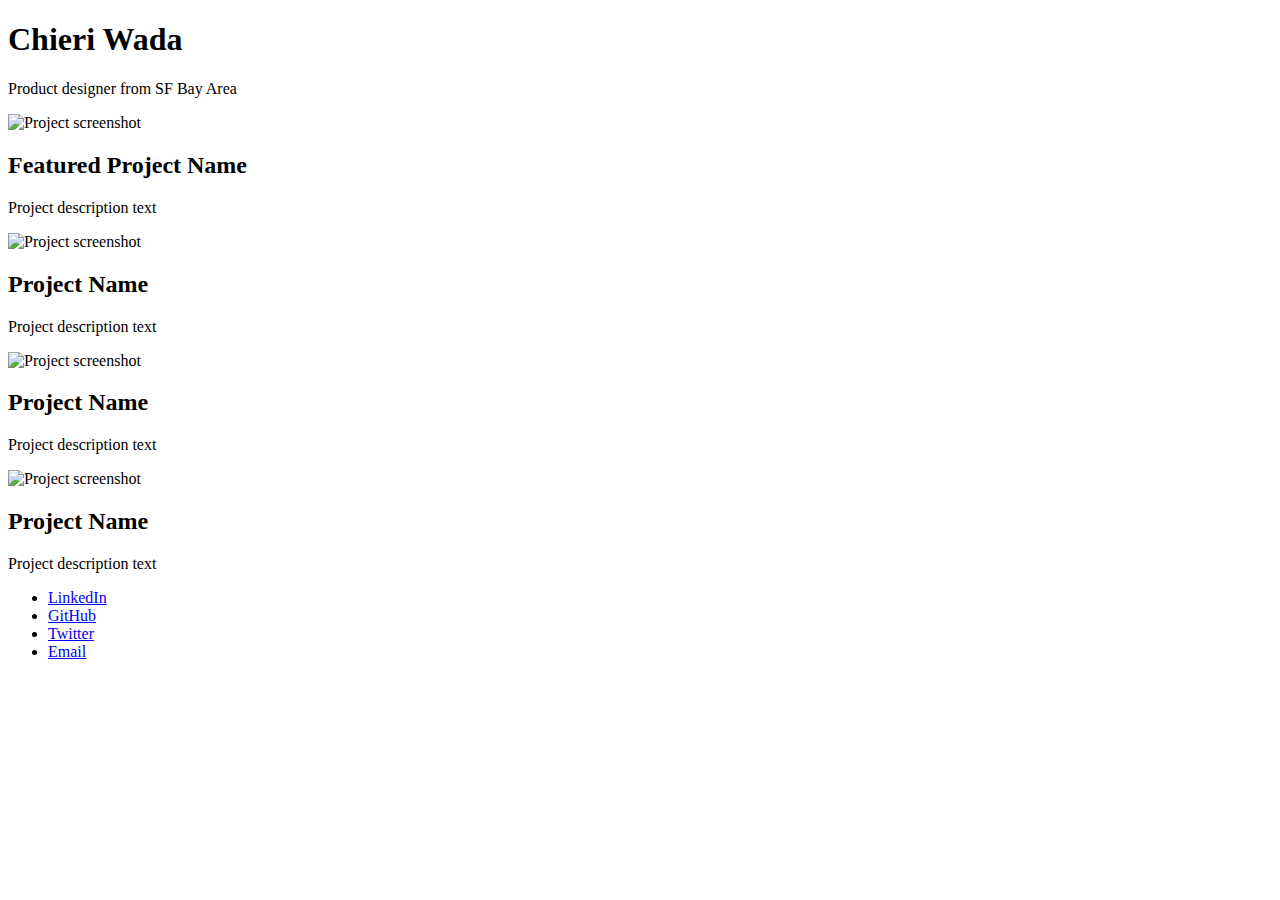
==== index.html @ cfb51795 "Checkpoint 3 Basic Structure: Completed" ====
<!DOCTYPE html>

<html>

  <head>
    <title>Portfolio | Chieri Wada</title>
  </head>

  <body>

    <header>
      <h1>Chieri Wada</h1>
      <p class="slogan">Product designer from SF Bay Area</p>
    </header>

    <main>
      <div class="project featured-project">
        <img src="http://lorempixel.com/350/260/abstract/placeholder-1" alt="Project screenshot">
        <h2>Featured Project Name</h2>
        <p>Project description text</p>
      </div>

      <div class="project">
        <img src="http://lorempixel.com/350/260/abstract/placeholder-2" alt="Project screenshot">
        <h2>Project Name</h2>
        <p>Project description text</p>
      </div>

      <div class="project">
        <img src="http://lorempixel.com/350/260/abstract/placeholder-3" alt="Project screenshot">
        <h2>Project Name</h2>
        <p>Project description text</p>
      </div>

      <div class="project">
        <img src="http://lorempixel.com/350/260/abstract/placeholder-4" alt="Project screenshot">
        <h2>Project Name</h2>
        <p>Project description text</p>
      </div>
    </main>

    <footer>
      <ul>
        <li> <a href="https://www.linkedin.com/in/chieriwada/">LinkedIn</a> </li>
        <li> <a href="https://github.com/chieriwada">GitHub</a> </li>
        <li> <a href="https://twitter.com/holachieri">Twitter</a> </li>
        <li> <a href="mailto:wada.chieri@gmail.com">Email</a> </li>
      </ul>
    </footer>

  </body>

</html>
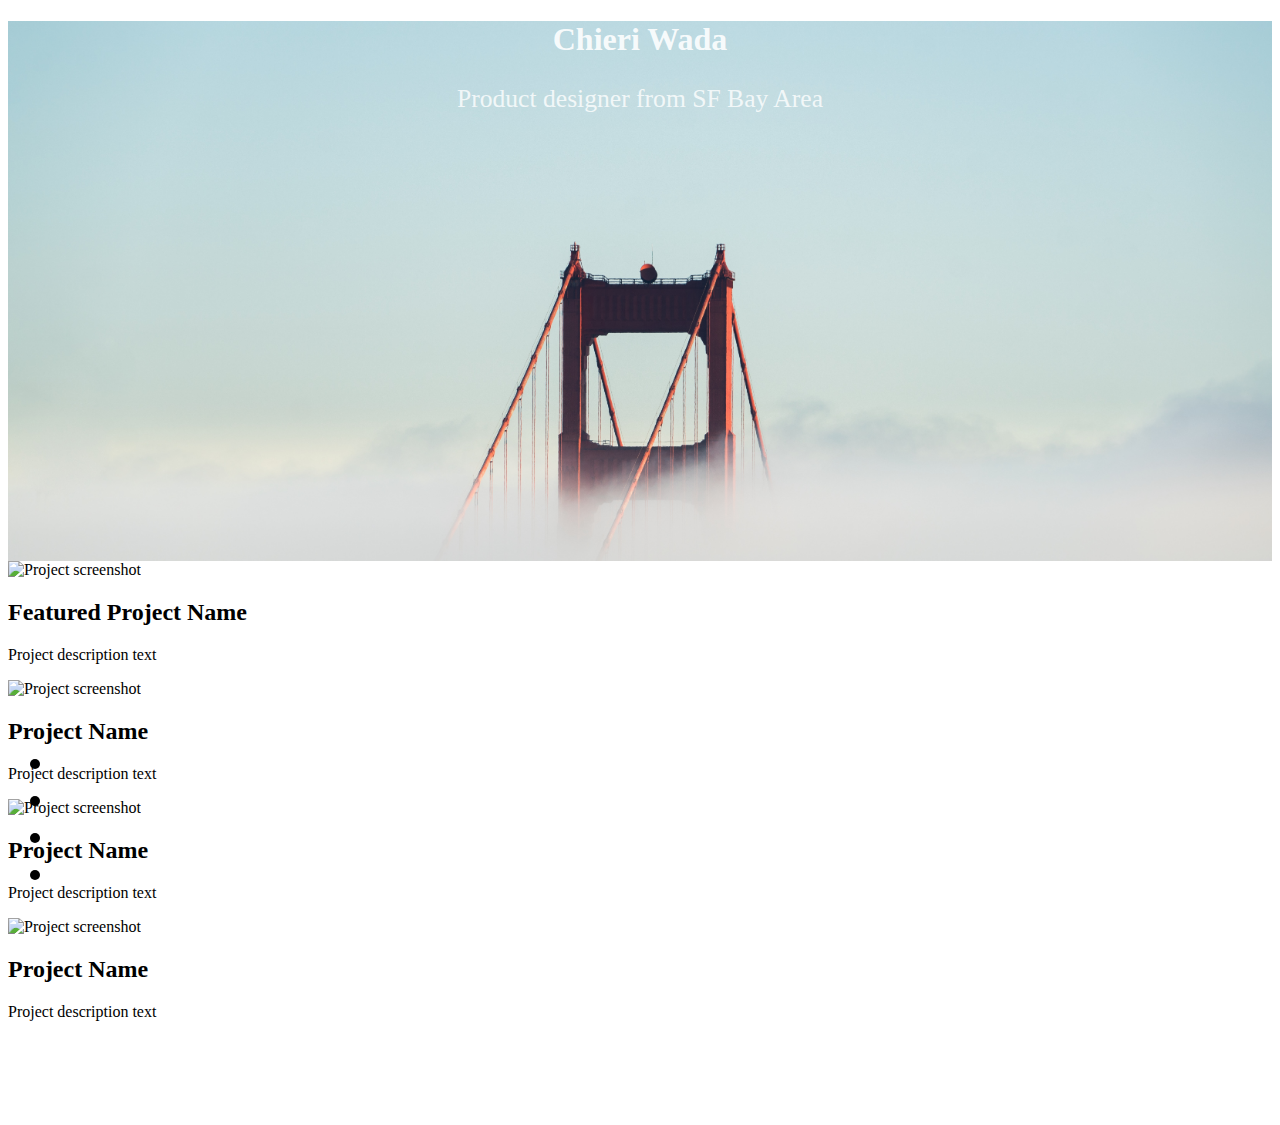
==== commit c3631917: "Checkpoint 4 Styles: Complete" ====
--- a/index.html
+++ b/index.html
@@ -4,47 +4,102 @@
 
   <head>
     <title>Portfolio | Chieri Wada</title>
+    <meta name="viewport" content="width=device-width, initial-scale=1">
+
+    <!--Material Design Lite-->
+    <link rel="stylesheet" href="https://code.getmdl.io/1.3.0/material.blue_grey-deep_orange.min.css">
+    <script defer src="https://code.getmdl.io/1.3.0/material.min.js"></script>
+
+    <!--Font Awesome-->
+    <link rel="stylesheet" href="https://use.fontawesome.com/releases/v5.8.2/css/all.css" integrity="sha384-oS3vJWv+0UjzBfQzYUhtDYW+Pj2yciDJxpsK1OYPAYjqT085Qq/1cq5FLXAZQ7Ay" crossorigin="anonymous">
+
+    <!--Custom Style-->
+    <link rel="stylesheet" href="styles/main.css">
   </head>
 
   <body>
 
-    <header>
+    <header class="mdl-layout__header mdl-layout__header--transparent">
       <h1>Chieri Wada</h1>
       <p class="slogan">Product designer from SF Bay Area</p>
     </header>
 
-    <main>
-      <div class="project featured-project">
-        <img src="http://lorempixel.com/350/260/abstract/placeholder-1" alt="Project screenshot">
-        <h2>Featured Project Name</h2>
-        <p>Project description text</p>
+    <main class="mdl-layout__content mdl-grid">
+
+      <div class="project featured-project mdl-grid mdl-cell mdl-cell--12-col mdl-cell--4-col-tablet mdl-card mdl-shadow--4dp">
+          <div class="mdl-cell mdl-cell--5-col mdl-cell--12-col-tablet">
+            <img src="http://lorempixel.com/350/260/abstract/placeholder-1" alt="Project screenshot"/>
+          </div>
+          <div class="mdl-cell mdl-cell--7-col">
+            <h2 class="mdl-card__title-text">Featured Project Name</h2>
+            <p class="project-description mdl-card__supporting-text">Project description text</p>
+          </div>
       </div>
 
-      <div class="project">
-        <img src="http://lorempixel.com/350/260/abstract/placeholder-2" alt="Project screenshot">
-        <h2>Project Name</h2>
-        <p>Project description text</p>
+      <div class="project mdl-cell mdl-card mdl-shadow--4dp">
+        <div>
+          <img src="http://lorempixel.com/350/260/abstract/placeholder-2" alt="Project screenshot"/>
+        </div>
+        <div class="mdl-card__title">
+          <h2 class="mdl-card__title-text">Project Name</h2>
+        </div>
+        <div>
+          <p class="mdl-card__supporting-text">Project description text</p>
+        </div>
       </div>
 
-      <div class="project">
-        <img src="http://lorempixel.com/350/260/abstract/placeholder-3" alt="Project screenshot">
-        <h2>Project Name</h2>
-        <p>Project description text</p>
+      <div class="project mdl-cell mdl-card mdl-shadow--4dp">
+        <div>
+          <img src="http://lorempixel.com/350/260/abstract/placeholder-3" alt="Project screenshot"/>
+        </div>
+        <div class="mdl-card__title">
+          <h2 class="mdl-card__title-text">Project Name</h2>
+        </div>
+        <div>
+          <p class="mdl-card__supporting-text">Project description text</p>
+        </div>
       </div>
 
-      <div class="project">
-        <img src="http://lorempixel.com/350/260/abstract/placeholder-4" alt="Project screenshot">
-        <h2>Project Name</h2>
-        <p>Project description text</p>
+      <div class="project mdl-cell mdl-card mdl-shadow--4dp">
+        <div>
+          <img src="http://lorempixel.com/350/260/abstract/placeholder-4" alt="Project screenshot"/>
+        </div>
+        <div class="mdl-card__title">
+          <h2 class="mdl-card__title-text">Project Name</h2>
+        </div>
+        <div>
+          <p class="mdl-card__supporting-text">Project description text</p>
+        </div>
       </div>
     </main>
 
-    <footer>
-      <ul>
-        <li> <a href="https://www.linkedin.com/in/chieriwada/">LinkedIn</a> </li>
-        <li> <a href="https://github.com/chieriwada">GitHub</a> </li>
-        <li> <a href="https://twitter.com/holachieri">Twitter</a> </li>
-        <li> <a href="mailto:wada.chieri@gmail.com">Email</a> </li>
+    <footer class="mdl-mini-footer">
+      <ul class="mdl-mini-footer__link-list">
+
+        <li>
+          <a href="https://www.linkedin.com/in/chieriwada/">
+            <i class="fab fa-linkedin" aria-hidden="true"></i>
+          </a>
+        </li>
+
+        <li>
+          <a href="https://github.com/chieriwada">
+            <i class="fab fa-github-square" aria-hidden="true"></i>
+          </a>
+        </li>
+
+        <li>
+          <a href="https://twitter.com/holachieri">
+            <i class="fab fa-twitter-square" aria-hidden="true"></i>
+          </a>
+        </li>
+
+        <li>
+          <a href="mailto:wada.chieri@gmail.com">
+            <i class="fas fa-envelope-square" aria-hidden="true"></i>
+          </a>
+        </li>
+
       </ul>
     </footer>
 
--- a/styles/main.css
+++ b/styles/main.css
@@ -0,0 +1,52 @@
+body {
+  padding-bottom: 5rem;
+}
+
+header {
+  background: url(../images/golden-gate-hero.jpg) 50% 65% / cover;
+  height: 60vh;
+  justify-content: center;
+  text-align: center;
+}
+
+h1 {
+  color: hsla(0, 0%, 100%, 0.9);
+  font-weight: bold;
+}
+
+.slogan {
+  color: hsla(0, 0%, 100%, 0.8);
+  font-weight: lighter;
+  font-size: 1.6rem;
+}
+
+main {
+  max-width: 900px;
+}
+
+.project-description {
+  padding-left: 0;
+}
+
+.project img {
+  width: 100%;
+}
+
+footer.mdl-mini-footer {
+  bottom: 0;
+  padding: 0.5rem;
+  position: fixed;
+  width: 100%;
+  z-index: 1;
+}
+
+footer.mdl-mini-footer > ul {
+  margin: auto;
+  font-size: 2rem;
+}
+
+@media-screen and (max-width: 1024px) {
+  header.mdl-layout__header {
+    display: flex;
+  }
+}
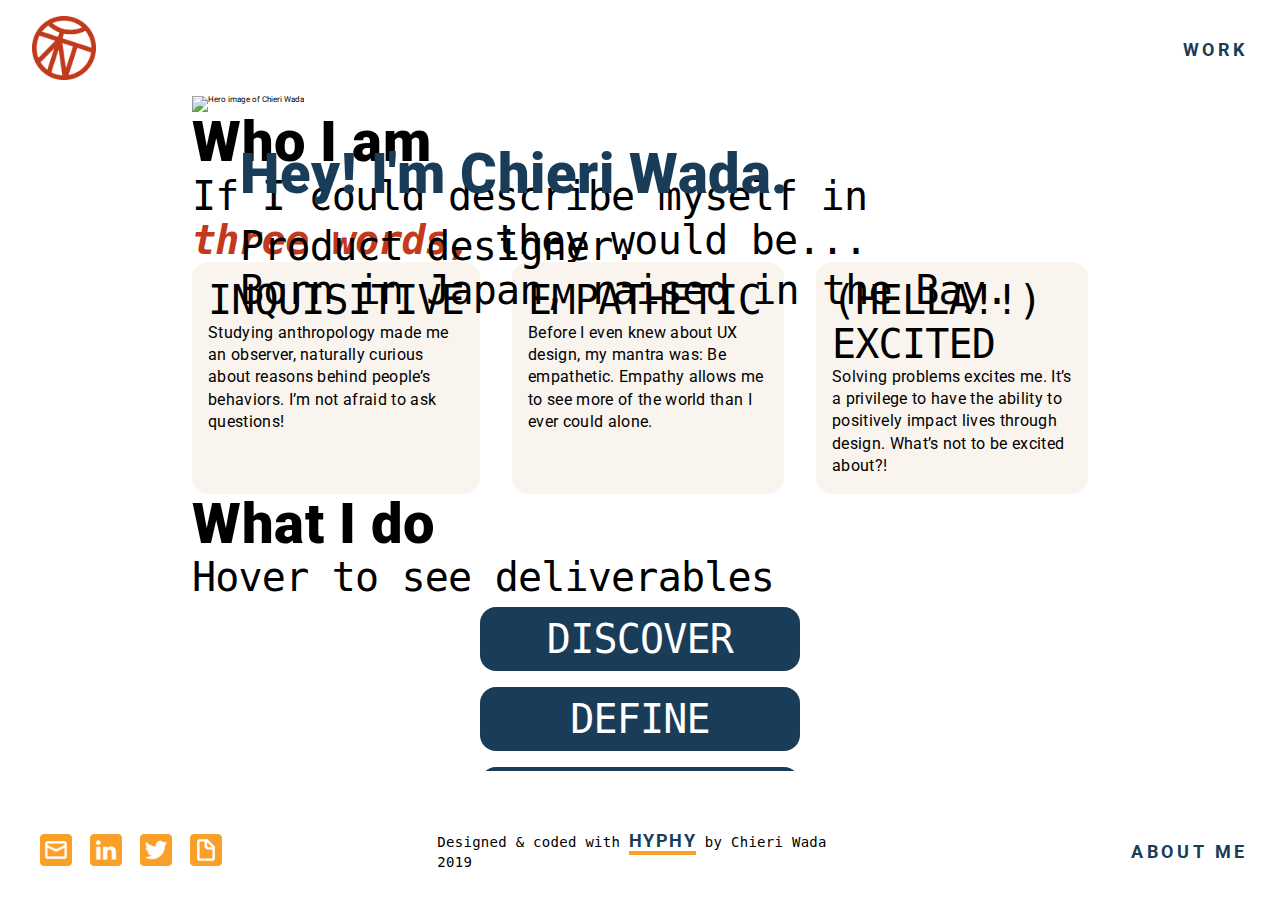
==== commit ef4cdaf8: "Update HTML and CSS, add Kyodo.html" ====
--- a/index.html
+++ b/index.html
@@ -3,105 +3,135 @@
 <html>
 
   <head>
-    <title>Portfolio | Chieri Wada</title>
-    <meta name="viewport" content="width=device-width, initial-scale=1">
-
-    <!--Material Design Lite-->
-    <link rel="stylesheet" href="https://code.getmdl.io/1.3.0/material.blue_grey-deep_orange.min.css">
-    <script defer src="https://code.getmdl.io/1.3.0/material.min.js"></script>
-
-    <!--Font Awesome-->
-    <link rel="stylesheet" href="https://use.fontawesome.com/releases/v5.8.2/css/all.css" integrity="sha384-oS3vJWv+0UjzBfQzYUhtDYW+Pj2yciDJxpsK1OYPAYjqT085Qq/1cq5FLXAZQ7Ay" crossorigin="anonymous">
+    <meta charset="utf-8">
+    <title>Chieri Wada | Product Designer</title>
 
     <!--Custom Style-->
-    <link rel="stylesheet" href="styles/main.css">
+    <link rel="stylesheet" href="styles/reset.css">
+    <link rel="stylesheet" href="styles/style.css">
+    <link href="https://fonts.googleapis.com/css?family=Roboto:400,400i,500,500i,700,700i,900,900i&display=swap" rel="stylesheet">
   </head>
 
   <body>
 
-    <header class="mdl-layout__header mdl-layout__header--transparent">
-      <h1>Chieri Wada</h1>
-      <p class="slogan">Product designer from SF Bay Area</p>
-    </header>
-
-    <main class="mdl-layout__content mdl-grid">
-
-      <div class="project featured-project mdl-grid mdl-cell mdl-cell--12-col mdl-cell--4-col-tablet mdl-card mdl-shadow--4dp">
-          <div class="mdl-cell mdl-cell--5-col mdl-cell--12-col-tablet">
-            <img src="http://lorempixel.com/350/260/abstract/placeholder-1" alt="Project screenshot"/>
-          </div>
-          <div class="mdl-cell mdl-cell--7-col">
-            <h2 class="mdl-card__title-text">Featured Project Name</h2>
-            <p class="project-description mdl-card__supporting-text">Project description text</p>
-          </div>
+    <!-- Top nav -->
+    <div class="topnav">
+      <div class="topnav__logo">
+        <a class="topnav__logo" href="index.html"><img src="images/logo_icon.png" alt="Chieri Wada's personal logo"></a>
       </div>
 
-      <div class="project mdl-cell mdl-card mdl-shadow--4dp">
-        <div>
-          <img src="http://lorempixel.com/350/260/abstract/placeholder-2" alt="Project screenshot"/>
-        </div>
-        <div class="mdl-card__title">
-          <h2 class="mdl-card__title-text">Project Name</h2>
-        </div>
-        <div>
-          <p class="mdl-card__supporting-text">Project description text</p>
-        </div>
+      <div class="topnav__menu">
+        <a class="topnav__menu" href="">WORK</a>
+      </div>
+    </div>
+
+
+    <div class="container">
+
+      <!-- Hero -->
+        <section class="content hero__image">
+            <img src="images/tokyo.jpg" alt="Hero image of Chieri Wada">
+            <p><h1 class="hero__text">Hey! I'm Chieri Wada.</h1></p>
+            <p><h2 class="hero__text">Product designer.<br> Born in Japan, raised in the Bay.</h2></p>
+        </section>
+
+      <!-- Who I am -->
+        <section class="content">
+          <p><h1>Who I am</h1></p>
+          <p><h2>If I could describe myself in<br><span id="whoiam__threewords">three words,</span> they would be...</h2></p>
+
+          <article class="whoiam">
+            <div class="whoiam__card" id="card__inquisitive">
+              <p><h2>INQUISITIVE</h2></p>
+              <p class="card">Studying anthropology made me an observer, naturally curious about reasons behind people’s behaviors. I’m not afraid to ask questions!</p>
+            </div>
+
+            <div class="whoiam__card" id="card__empathetic">
+              <p><h2>EMPATHETIC</h2></p>
+              <p class="card">Before I even knew about UX design, my mantra was: Be empathetic. Empathy allows me to see more of the world than I ever could alone.</p>
+            </div>
+
+            <div class="whoiam__card" id="card__excited">
+              <p><h2>(HELLA!!) EXCITED</h2></p>
+              <p class="card">Solving problems excites me. It’s a privilege to have the ability to positively impact lives through design. What’s not to be excited about?!</p>
+            </div>
+
+          </article>
+        </section>
+
+        <!-- What I do -->
+        <section class="content">
+          <p><h1>What I do</h1></p>
+          <p><h2>Hover to see deliverables</h2></p>
+
+          <article class="whatido">
+            <div class="whatido__card" id="card__discover">
+              <h2>DISCOVER</h2>
+            </div>
+
+            <div class="whatido__card" id="card__define">
+              <h2>DEFINE</h2>
+            </div>
+
+            <div class="whatido__card" id="card__design">
+              <h2>DESIGN</h2>
+            </div>
+
+            <div class="whatido__card" id="card__develop">
+              <h2>DEVELOP</h2>
+            </div>
+
+            <div class="whatido__card" id="card__deploy">
+              <h2>DEPLOY</h2>
+            </div>
+
+          </article>
+        </section>
+
+        <!-- What I did -->
+        <section class="content">
+          <p><h1>What I did</h1></p>
+
+          <article class="whatidid">
+            <div class="whatidid__card" id="card__kyodo">
+              <p><h5>UX design/UI design/Branding</h5></p>
+              <p><h3>Kyodo</h3></p>
+              <p class="card">Kyodo is a cloud storage program designed to help freelancers work seamelessly with their clients, no matter the distance.</p>
+              <p><a href="kyodo.html">VIEW CASE STUDY</a></p>
+            </div>
+
+            <div class="whatidid__card" id="card__otherwork">
+              <p><h5>Graphic design/Logo/Print</h5></p>
+              <p><h3>Other Work</h3></p>
+              <p class="card">Interested in my past work as a graphic designer? Feel free to check it out! Includes logos, print design, and more.</p>
+              <p><a href="otherwork.html">VIEW DESIGNS</a></p>
+            </div>
+
+          </article>
+        </section>
+
+
+    </div>
+
+
+    <!-- Bottom nav -->
+    <div class="botnav">
+      <div class="botnav__social">
+        <a class="botnav__social" href="mailto:wada.chieri@gmail.com?subject=Hi%20Chieri%20-%20let's%20grab%20coffee" target="_blank"><img src="images/Email.png" alt="Email icon"></a>
+        <a class="botnav__social" href="https://www.linkedin.com/in/chieriwada" target="_blank"><img src="images/LinkedIn.png" alt="LinkedIn icon"></a>
+        <a class="botnav__social" href="https://www.twitter.com/holachieri" target="_blank"><img src="images/Twitter.png" alt="Twitter icon"></a>
+        <a class="botnav__social" href="Resume.pdf" target="_blank"><img src="images/Resume.png" alt="PDF icon for resume"></a>
       </div>
 
-      <div class="project mdl-cell mdl-card mdl-shadow--4dp">
-        <div>
-          <img src="http://lorempixel.com/350/260/abstract/placeholder-3" alt="Project screenshot"/>
-        </div>
-        <div class="mdl-card__title">
-          <h2 class="mdl-card__title-text">Project Name</h2>
-        </div>
-        <div>
-          <p class="mdl-card__supporting-text">Project description text</p>
-        </div>
+      <div class="botnav__credit">
+        <h6>Designed & coded with <a class="botnav__credit" href="https://www.complex.com/music/2016/06/hyphy-oral-history">HYPHY</a> by Chieri Wada 2019</h6>
       </div>
 
-      <div class="project mdl-cell mdl-card mdl-shadow--4dp">
-        <div>
-          <img src="http://lorempixel.com/350/260/abstract/placeholder-4" alt="Project screenshot"/>
-        </div>
-        <div class="mdl-card__title">
-          <h2 class="mdl-card__title-text">Project Name</h2>
-        </div>
-        <div>
-          <p class="mdl-card__supporting-text">Project description text</p>
-        </div>
+      <div class="botnav__menu">
+        <a class="link__menu botnav__menu" href="">ABOUT ME</a>
       </div>
-    </main>
 
-    <footer class="mdl-mini-footer">
-      <ul class="mdl-mini-footer__link-list">
-
-        <li>
-          <a href="https://www.linkedin.com/in/chieriwada/">
-            <i class="fab fa-linkedin" aria-hidden="true"></i>
-          </a>
-        </li>
-
-        <li>
-          <a href="https://github.com/chieriwada">
-            <i class="fab fa-github-square" aria-hidden="true"></i>
-          </a>
-        </li>
-
-        <li>
-          <a href="https://twitter.com/holachieri">
-            <i class="fab fa-twitter-square" aria-hidden="true"></i>
-          </a>
-        </li>
-
-        <li>
-          <a href="mailto:wada.chieri@gmail.com">
-            <i class="fas fa-envelope-square" aria-hidden="true"></i>
-          </a>
-        </li>
-
-      </ul>
-    </footer>
+    </div>
 
   </body>
 
--- a/styles/style.css
+++ b/styles/style.css
@@ -0,0 +1,294 @@
+* {
+  box-sizing: border-box;
+}
+
+html {
+  display: inline-grid;
+  font-size: 8px;
+}
+
+body {
+  background-color: white;
+  font-family: 'Roboto', sans-serif;
+  height: 100vh;
+  scroll-behavior: smooth;
+}
+
+p {
+  font-size: 2rem;
+  letter-spacing: 0.02em;
+  line-height: 1.6em;
+}
+
+p.card {
+  font-size: 2rem;
+  letter-spacing: 0.02em;
+  line-height: 1.4em;  
+}
+
+h1 {
+  font-size: 7rem;
+  font-family: 'Roboto', sans-serif;
+  font-weight: 900;
+  letter-spacing: 0.01em;
+  line-height: 1.1em;
+}
+
+h2 {
+  font-size: 5rem;
+  font-family: 'Roboto Mono', monospace;
+  line-height: 1.1em;
+  letter-spacing: -0.02em;
+}
+
+h3 {
+  font-size: 3rem;
+  font-family: 'Roboto', sans-serif;
+  font-weight: 600;
+  letter-spacing: 0.02em;
+  line-height: 1.1em;
+}
+
+h4 {
+  font-size: 3rem;
+  font-family: 'Roboto', sans-serif;
+  font-weight: 600;
+  letter-spacing: 0.02em;
+  line-height: 1.4em;
+}
+
+h5 {
+  font-size: 2.25rem;
+  font-family: 'Roboto Mono', monospace;
+  letter-spacing: 0.02em;
+  line-height: 1.4em;
+}
+
+/** Caption style **/
+h6 {
+  font-size: 1.75rem;
+  font-family: 'Roboto Mono', monospace;
+  letter-spacing: 0.02em;
+  line-height: 1.4em;
+}
+
+a {
+  border-bottom: 0.5rem solid #FA9F28;
+  color: #193D58;
+  font-family: 'Roboto', sans-serif;
+  font-size: 2.25rem;
+  font-weight: 700;
+  letter-spacing: 0.2em;
+  line-height: 1.1em;
+  text-decoration: none;
+}
+
+a:hover  {
+  color: #EDC4BB;
+}
+
+/** Top nav bar **/
+
+.topnav {
+  background-color: white;
+  display: grid;
+  grid-template-columns: 1fr 1fr;
+  height: 12rem;
+  padding: 2rem 4rem 2rem 4rem;
+  position: fixed;
+  top: 0;
+  width: 100vw;
+  z-index: 1;
+}
+
+.topnav__logo {
+  border-bottom: none;
+  grid-column: 1;
+  margin: auto auto auto 0;
+}
+
+.topnav__logo img {
+  height: 8rem;
+}
+
+.topnav__menu {
+  border-bottom: none;
+  grid-column: 2;
+  margin: auto 0 auto auto;
+}
+
+/** Main content **/
+
+.container {
+  background-color: #ffffff;
+  height: 75vh;
+  margin: 0 auto;
+  overflow-y: scroll;
+  position: relative;
+  top: 12rem;
+  width: 70vw;
+}
+
+.hero__image img {
+  width: 100%;
+}
+
+h1.hero__text {
+  color: #193D58;
+  position: absolute;
+  margin: 6rem;
+  top: 0rem;
+}
+
+h2.hero__text {
+  position: absolute;
+  margin: 6rem;
+  top: 10rem;
+}
+
+/** Who I Am section **/
+
+.whoiam {
+  display: grid;
+  grid-template-columns: 1fr 1fr 1fr;
+  grid-gap: 4rem;
+}
+
+.whoiam__card {
+  background-color: #F9F4EE;
+  border-radius: 2rem;
+  padding: 2rem;
+}
+
+#whoiam__threewords {
+  color: #C3391B;
+  font-weight: 900;
+  font-style: italic;
+}
+
+#card__inquisitive {
+  grid-column: 1;
+}
+
+#card__empathetic {
+  grid-column: 2;
+}
+
+#card__excited {
+  grid-column: 3;
+}
+
+/** What I Do section **/
+
+.whatido {
+  display: grid;
+  grid-template: 8rem 8rem 8rem 8rem 8rem/ 1fr 40rem 1fr;
+  grid-row-gap: 2rem;
+}
+
+.whatido__card {
+  align-items: center;
+  background-color: #193D58;
+  border-radius: 2rem;
+  color: #FFFFFF;
+  display: flex;
+  height: 100%;
+  justify-content: center;
+  margin: 1rem 0 0 0;
+}
+
+#card__discover {
+  grid-column: 2;
+  grid-row: 1;
+}
+
+#card__define {
+  grid-column: 2;
+  grid-row: 2;
+}
+
+#card__design {
+  grid-column: 2;
+  grid-row: 3;
+}
+
+#card__develop {
+  grid-column: 2;
+  grid-row: 4;
+}
+
+#card__deploy {
+  grid-column: 2;
+  grid-row: 5;
+}
+
+/** What I Did section **/
+
+.whatidid {
+  display: grid;
+  grid-template-columns: 1fr 1fr;
+  grid-gap: 4rem;
+}
+
+.whatidid__card {
+  background-color: #F9F4EE;
+  border-radius: 2rem;
+  padding: 2rem;
+}
+
+.whatidid__link {
+  justify-content: center;
+}
+
+#card__kyodo {
+  grid-column: 1;
+}
+
+#card__otherwork {
+  grid-column: 2;
+}
+
+/** Bottom nav bar **/
+
+.botnav {
+  background-color: white;
+  bottom: 0;
+  display: grid;
+  grid-template-columns: 1fr 1fr 1fr;
+  height: 12rem;
+  padding: 2rem 4rem 2rem 4rem;
+  position: fixed;
+  width: 100vw;
+}
+
+.botnav__social {
+  border-bottom: none;
+  grid-column: 1;
+  margin: auto auto auto 0;
+}
+
+.botnav__social img {
+  margin: 0 1rem 0 1rem;
+  width: 4rem;
+}
+
+.botnav__credit {
+  grid-column: 2;
+  margin: auto;
+}
+
+a.botnav__credit {
+  color: #193D58;
+  font-family: 'Roboto', sans-serif;
+  font-size: 2.25rem;
+  font-weight: 700;
+  letter-spacing: 0.08em;
+  line-height: 1.1em;
+  text-decoration: none;
+}
+
+.botnav__menu {
+  border-bottom: none;
+  grid-column: 3;
+  margin: auto 0 auto auto;
+}
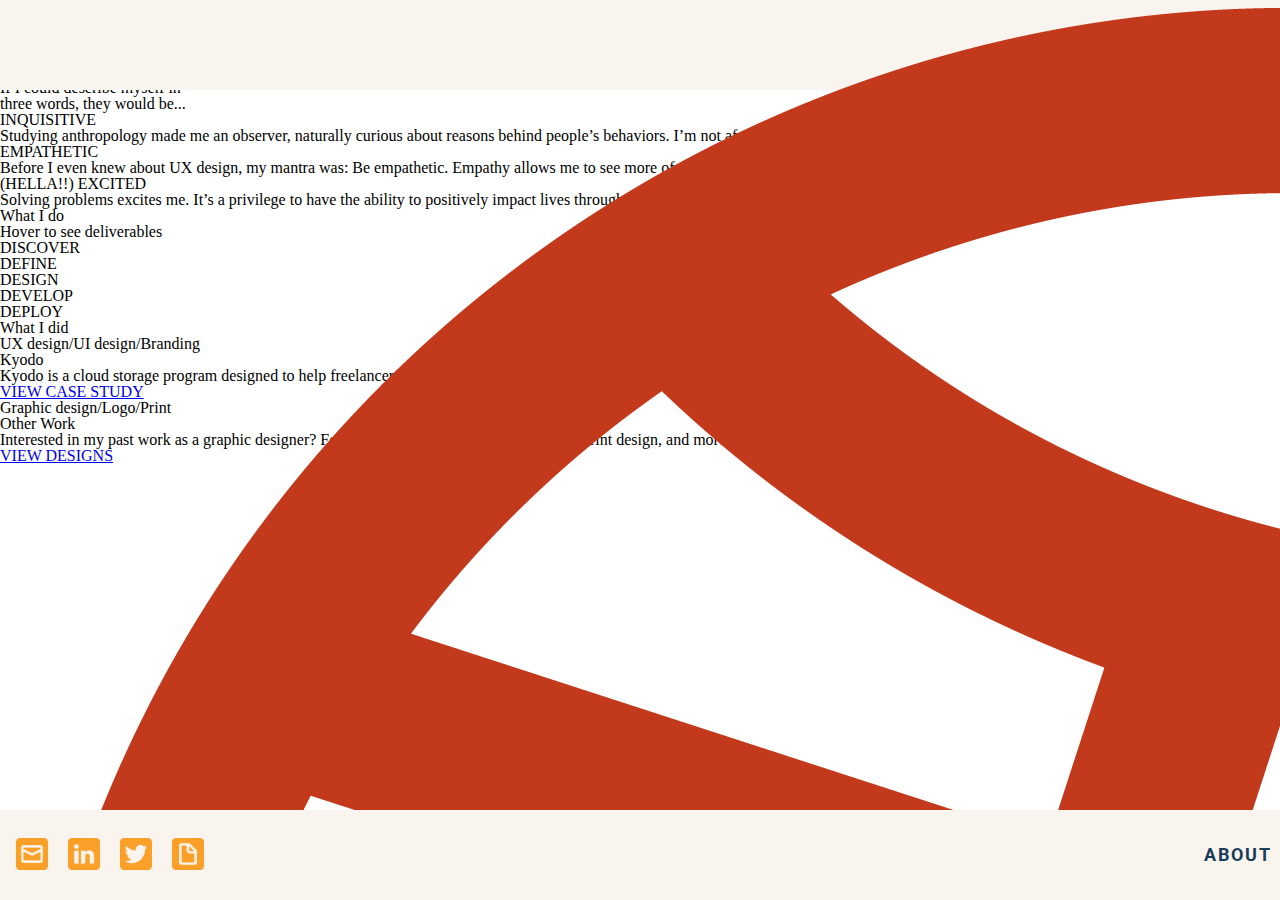
==== commit 2434e17e: "Edit CSS to add variables" ====
--- a/index.html
+++ b/index.html
@@ -1,9 +1,10 @@
 <!DOCTYPE html>
 
-<html>
+<html lang="en">
 
   <head>
     <meta charset="utf-8">
+    <meta name="viewport" content="width=device-width, initial-scale=1.0">
     <title>Chieri Wada | Product Designer</title>
 
     <!--Custom Style-->
@@ -14,74 +15,76 @@
 
   <body>
 
-    <!-- Top nav -->
-    <div class="topnav">
-      <div class="topnav__logo">
-        <a class="topnav__logo" href="index.html"><img src="images/logo_icon.png" alt="Chieri Wada's personal logo"></a>
-      </div>
+    <div class="container">
 
-      <div class="topnav__menu">
-        <a class="topnav__menu" href="">WORK</a>
-      </div>
-    </div>
+      <!-- Top nav -->
+      <nav class="navbar_top">
+        <div class="site_logo">
+          <a href="index.html"><img src="images/logo_icon.png" alt="Chieri Wada's personal logo"></a>
+        </div>
+
+        <div>
+          <a class="nav_link" href="">WORK</a>
+        </div>
+      </nav>
 
 
-    <div class="container">
+      <main>
 
       <!-- Hero -->
-        <section class="content hero__image">
-            <img src="images/tokyo.jpg" alt="Hero image of Chieri Wada">
-            <p><h1 class="hero__text">Hey! I'm Chieri Wada.</h1></p>
-            <p><h2 class="hero__text">Product designer.<br> Born in Japan, raised in the Bay.</h2></p>
+        <section class="hero">
+            <img src="images/hero.jpg" alt="Hero image of Chieri Wada">
+            <p><h1>Hey! I'm Chieri Wada.</h1></p>
+            <p><h2>Product designer.<br> Born in Japan, raised in the Bay.</h2></p>
         </section>
 
       <!-- Who I am -->
-        <section class="content">
+        <section>
           <p><h1>Who I am</h1></p>
           <p><h2>If I could describe myself in<br><span id="whoiam__threewords">three words,</span> they would be...</h2></p>
 
-          <article class="whoiam">
-            <div class="whoiam__card" id="card__inquisitive">
+          <article>
+            <div>
               <p><h2>INQUISITIVE</h2></p>
-              <p class="card">Studying anthropology made me an observer, naturally curious about reasons behind people’s behaviors. I’m not afraid to ask questions!</p>
+              <p>Studying anthropology made me an observer, naturally curious about reasons behind people’s behaviors. I’m not afraid to ask questions!</p>
             </div>
 
-            <div class="whoiam__card" id="card__empathetic">
+            <div>
               <p><h2>EMPATHETIC</h2></p>
-              <p class="card">Before I even knew about UX design, my mantra was: Be empathetic. Empathy allows me to see more of the world than I ever could alone.</p>
+              <p>Before I even knew about UX design, my mantra was: Be empathetic. Empathy allows me to see more of the world than I ever could alone.</p>
             </div>
 
-            <div class="whoiam__card" id="card__excited">
+            <div>
               <p><h2>(HELLA!!) EXCITED</h2></p>
-              <p class="card">Solving problems excites me. It’s a privilege to have the ability to positively impact lives through design. What’s not to be excited about?!</p>
+              <p>Solving problems excites me. It’s a privilege to have the ability to positively impact lives through design. What’s not to be excited about?!</p>
             </div>
 
           </article>
         </section>
 
         <!-- What I do -->
-        <section class="content">
+        <section>
           <p><h1>What I do</h1></p>
           <p><h2>Hover to see deliverables</h2></p>
 
-          <article class="whatido">
-            <div class="whatido__card" id="card__discover">
+          <article>
+            <div>
               <h2>DISCOVER</h2>
             </div>
 
-            <div class="whatido__card" id="card__define">
+            <div>
               <h2>DEFINE</h2>
             </div>
 
-            <div class="whatido__card" id="card__design">
+            <div>
               <h2>DESIGN</h2>
             </div>
 
-            <div class="whatido__card" id="card__develop">
+            <div>
               <h2>DEVELOP</h2>
             </div>
 
-            <div class="whatido__card" id="card__deploy">
+            <div>
               <h2>DEPLOY</h2>
             </div>
 
@@ -89,46 +92,41 @@
         </section>
 
         <!-- What I did -->
-        <section class="content">
+        <section>
           <p><h1>What I did</h1></p>
 
-          <article class="whatidid">
-            <div class="whatidid__card" id="card__kyodo">
+          <article>
+            <div>
               <p><h5>UX design/UI design/Branding</h5></p>
               <p><h3>Kyodo</h3></p>
-              <p class="card">Kyodo is a cloud storage program designed to help freelancers work seamelessly with their clients, no matter the distance.</p>
+              <p>Kyodo is a cloud storage program designed to help freelancers work seamelessly with their clients, no matter the distance.</p>
               <p><a href="kyodo.html">VIEW CASE STUDY</a></p>
             </div>
 
-            <div class="whatidid__card" id="card__otherwork">
+            <div>
               <p><h5>Graphic design/Logo/Print</h5></p>
               <p><h3>Other Work</h3></p>
-              <p class="card">Interested in my past work as a graphic designer? Feel free to check it out! Includes logos, print design, and more.</p>
+              <p>Interested in my past work as a graphic designer? Feel free to check it out! Includes logos, print design, and more.</p>
               <p><a href="otherwork.html">VIEW DESIGNS</a></p>
             </div>
 
           </article>
         </section>
 
-
-    </div>
-
+      </main>
 
     <!-- Bottom nav -->
-    <div class="botnav">
-      <div class="botnav__social">
-        <a class="botnav__social" href="mailto:wada.chieri@gmail.com?subject=Hi%20Chieri%20-%20let's%20grab%20coffee" target="_blank"><img src="images/Email.png" alt="Email icon"></a>
-        <a class="botnav__social" href="https://www.linkedin.com/in/chieriwada" target="_blank"><img src="images/LinkedIn.png" alt="LinkedIn icon"></a>
-        <a class="botnav__social" href="https://www.twitter.com/holachieri" target="_blank"><img src="images/Twitter.png" alt="Twitter icon"></a>
-        <a class="botnav__social" href="Resume.pdf" target="_blank"><img src="images/Resume.png" alt="PDF icon for resume"></a>
-      </div>
+      <div class="navbar_bot">
+        <div>
+          <a class="social" href="mailto:wada.chieri@gmail.com?subject=Hi%20Chieri%20-%20let's%20grab%20coffee" target="_blank"><img src="images/Email.png" alt="Email icon"></a>
+          <a class="social" href="https://www.linkedin.com/in/chieriwada" target="_blank"><img src="images/LinkedIn.png" alt="LinkedIn icon"></a>
+          <a class="social" href="https://www.twitter.com/holachieri" target="_blank"><img src="images/Twitter.png" alt="Twitter icon"></a>
+          <a class="social" href="Resume.pdf" target="_blank"><img src="images/Resume.png" alt="PDF icon for resume"></a>
+        </div>
 
-      <div class="botnav__credit">
-        <h6>Designed & coded with <a class="botnav__credit" href="https://www.complex.com/music/2016/06/hyphy-oral-history">HYPHY</a> by Chieri Wada 2019</h6>
-      </div>
-
-      <div class="botnav__menu">
-        <a class="link__menu botnav__menu" href="">ABOUT ME</a>
+        <div>
+          <a class="nav_link" href="">ABOUT</a>
+        </div>
       </div>
 
     </div>
--- a/styles/style.css
+++ b/styles/style.css
@@ -1,294 +1,133 @@
+/** Setting the mood **/
+
 * {
   box-sizing: border-box;
 }
 
-html {
-  display: inline-grid;
-  font-size: 8px;
+:root {
+  --base-font-size: 16px;
+  --color-gyozabeige-10: #F9F4EE;
+  --color-gyozabeige-20: #F1E6D8;
+  --color-gyozabeige-30: #EBDBC7;
+  --color-gyozabeige-40: #DDC4A6;
+  --color-ichigored-10: #EDC4BB;
+  --color-ichigored-20: #D5745F;
+  --color-ichigored-30: #C3391B;
+  --color-ichigored-40: #B52C14;
+  --color-shiboriblue-10: #BAC5CD;
+  --color-shiboriblue-20: #5E778A;
+  --color-shiboriblue-30: #193D58;
+  --color-shiboriblue-40: #122F47;
+  --color-shiowhite: #FFFFFF;
+  --color-sumiblack-10: #E1E2E3;
+  --color-sumiblack-20: #B4B6BA;
+  --color-sumiblack-30: #82868C;
+  --color-sumiblack-40: #50565D;
+  --color-sumiblack-50: #2B313B;
+  --color-sumiblack-60: ##050D18;
+  --color-tamagoyellow-10: #FEE2BF;
+  --color-tamagoyellow-20: #FCBC69;
+  --color-tamagoyellow-30: #FA9F28;
+  --color-tamagoyellow-40: #F98D1E;
+  --font-weight-black: 900;
+  --font-weight-bold: 700;
+  --font-size-1: 0.875rem;
+  --font-size-2: 1rem;
+  --font-size-3: 1.125rem;
+  --font-size-4: 1.25rem;
+  --font-size-5: 1.5rem;
+  --font-size-6: 2.5rem;
+  --font-size-7: 3.5rem;
+  --letter-spacing-main: 0.2em;
+  --letter-spacing-link: 2px;
+  --letter-spacing-title: 0.1em;
+  --letter-spacing-title-mono: -0.2em;
+  --lh-body-long: 1.6em;
+  --lh-body-short: 1.4em;
+  --lh-body-title: 1.1em;
+  --mini-unit: calc(var(--base-font-size) / 2);
+  --spacing-1: calc(var(--mini-unit) * 1); /** 8px **/
+  --spacing-2: calc(var(--mini-unit) * 2); /** 16px **/
+  --spacing-3: calc(var(--mini-unit) * 5); /** 40px **/
+  --primary-font: 'Roboto', sans-serif;
+  --secondary-font: 'Roboto Mono', monospace;
 }
 
-body {
-  background-color: white;
-  font-family: 'Roboto', sans-serif;
-  height: 100vh;
+html {
   scroll-behavior: smooth;
 }
 
-p {
-  font-size: 2rem;
-  letter-spacing: 0.02em;
-  line-height: 1.6em;
+.container {
+  width: 100%;
 }
 
-p.card {
-  font-size: 2rem;
-  letter-spacing: 0.02em;
-  line-height: 1.4em;  
+/** Top nav **/
+
+.navbar_top {
+  align-content: flex-start;
+  align-items: center;
+  background-color: var(--color-gyozabeige-10);
+  display: flex;
+  flex-direction: row;
+  height: 10vh;
+  justify-content: space-between;
+  padding: var(--spacing-1);
+  position: fixed;
+  top: 0;
+  width: 100%;
+  z-index: 99;
 }
 
-h1 {
-  font-size: 7rem;
-  font-family: 'Roboto', sans-serif;
-  font-weight: 900;
-  letter-spacing: 0.01em;
-  line-height: 1.1em;
+.site_logo {
+  align-self: stretch;
 }
 
-h2 {
-  font-size: 5rem;
-  font-family: 'Roboto Mono', monospace;
-  line-height: 1.1em;
-  letter-spacing: -0.02em;
-}
+/**.site_logo img {
+  height: 4rem;
+}**/
 
-h3 {
-  font-size: 3rem;
-  font-family: 'Roboto', sans-serif;
-  font-weight: 600;
-  letter-spacing: 0.02em;
-  line-height: 1.1em;
-}
-
-h4 {
-  font-size: 3rem;
-  font-family: 'Roboto', sans-serif;
-  font-weight: 600;
-  letter-spacing: 0.02em;
-  line-height: 1.4em;
-}
-
-h5 {
-  font-size: 2.25rem;
-  font-family: 'Roboto Mono', monospace;
-  letter-spacing: 0.02em;
-  line-height: 1.4em;
-}
-
-/** Caption style **/
-h6 {
-  font-size: 1.75rem;
-  font-family: 'Roboto Mono', monospace;
-  letter-spacing: 0.02em;
-  line-height: 1.4em;
-}
-
-a {
-  border-bottom: 0.5rem solid #FA9F28;
-  color: #193D58;
-  font-family: 'Roboto', sans-serif;
-  font-size: 2.25rem;
-  font-weight: 700;
-  letter-spacing: 0.2em;
-  line-height: 1.1em;
+.nav_link {
+  color: var(--color-shiboriblue-30);
+  font-family: var(--primary-font);
+  font-size: var(--font-size-3);
+  font-weight: var(--font-weight-bold);
+  letter-spacing: var(--letter-spacing-link);
+  line-height: var(--lh-body-title);
   text-decoration: none;
 }
 
-a:hover  {
-  color: #EDC4BB;
+.nav_link:hover, .nav_link:focus, .nav_link:active {
+  color: var(--color-ichigored-40);
 }
 
-/** Top nav bar **/
+/** Hero section **/
 
-.topnav {
-  background-color: white;
-  display: grid;
-  grid-template-columns: 1fr 1fr;
-  height: 12rem;
-  padding: 2rem 4rem 2rem 4rem;
-  position: fixed;
-  top: 0;
-  width: 100vw;
-  z-index: 1;
+.hero {
+  position: relative;
 }
 
-.topnav__logo {
-  border-bottom: none;
-  grid-column: 1;
-  margin: auto auto auto 0;
+.hero img {
+  max-height: 100vh;
 }
 
-.topnav__logo img {
-  height: 8rem;
+/** Bottom nav **/
+
+.navbar_bot {
+  align-content: flex-start;
+  align-items: center;
+  background-color: var(--color-gyozabeige-10);
+  display: flex;
+  flex-direction: row;
+  height: 10vh;
+  justify-content: space-between;
+  padding: var(--spacing-1);
+  position: fixed;
+  bottom: 0;
+  width: 100%;
+  z-index: 99;
 }
 
-.topnav__menu {
-  border-bottom: none;
-  grid-column: 2;
-  margin: auto 0 auto auto;
+.social img {
+  margin: var(--spacing-1);
+  width: 2rem;
 }
-
-/** Main content **/
-
-.container {
-  background-color: #ffffff;
-  height: 75vh;
-  margin: 0 auto;
-  overflow-y: scroll;
-  position: relative;
-  top: 12rem;
-  width: 70vw;
-}
-
-.hero__image img {
-  width: 100%;
-}
-
-h1.hero__text {
-  color: #193D58;
-  position: absolute;
-  margin: 6rem;
-  top: 0rem;
-}
-
-h2.hero__text {
-  position: absolute;
-  margin: 6rem;
-  top: 10rem;
-}
-
-/** Who I Am section **/
-
-.whoiam {
-  display: grid;
-  grid-template-columns: 1fr 1fr 1fr;
-  grid-gap: 4rem;
-}
-
-.whoiam__card {
-  background-color: #F9F4EE;
-  border-radius: 2rem;
-  padding: 2rem;
-}
-
-#whoiam__threewords {
-  color: #C3391B;
-  font-weight: 900;
-  font-style: italic;
-}
-
-#card__inquisitive {
-  grid-column: 1;
-}
-
-#card__empathetic {
-  grid-column: 2;
-}
-
-#card__excited {
-  grid-column: 3;
-}
-
-/** What I Do section **/
-
-.whatido {
-  display: grid;
-  grid-template: 8rem 8rem 8rem 8rem 8rem/ 1fr 40rem 1fr;
-  grid-row-gap: 2rem;
-}
-
-.whatido__card {
-  align-items: center;
-  background-color: #193D58;
-  border-radius: 2rem;
-  color: #FFFFFF;
-  display: flex;
-  height: 100%;
-  justify-content: center;
-  margin: 1rem 0 0 0;
-}
-
-#card__discover {
-  grid-column: 2;
-  grid-row: 1;
-}
-
-#card__define {
-  grid-column: 2;
-  grid-row: 2;
-}
-
-#card__design {
-  grid-column: 2;
-  grid-row: 3;
-}
-
-#card__develop {
-  grid-column: 2;
-  grid-row: 4;
-}
-
-#card__deploy {
-  grid-column: 2;
-  grid-row: 5;
-}
-
-/** What I Did section **/
-
-.whatidid {
-  display: grid;
-  grid-template-columns: 1fr 1fr;
-  grid-gap: 4rem;
-}
-
-.whatidid__card {
-  background-color: #F9F4EE;
-  border-radius: 2rem;
-  padding: 2rem;
-}
-
-.whatidid__link {
-  justify-content: center;
-}
-
-#card__kyodo {
-  grid-column: 1;
-}
-
-#card__otherwork {
-  grid-column: 2;
-}
-
-/** Bottom nav bar **/
-
-.botnav {
-  background-color: white;
-  bottom: 0;
-  display: grid;
-  grid-template-columns: 1fr 1fr 1fr;
-  height: 12rem;
-  padding: 2rem 4rem 2rem 4rem;
-  position: fixed;
-  width: 100vw;
-}
-
-.botnav__social {
-  border-bottom: none;
-  grid-column: 1;
-  margin: auto auto auto 0;
-}
-
-.botnav__social img {
-  margin: 0 1rem 0 1rem;
-  width: 4rem;
-}
-
-.botnav__credit {
-  grid-column: 2;
-  margin: auto;
-}
-
-a.botnav__credit {
-  color: #193D58;
-  font-family: 'Roboto', sans-serif;
-  font-size: 2.25rem;
-  font-weight: 700;
-  letter-spacing: 0.08em;
-  line-height: 1.1em;
-  text-decoration: none;
-}
-
-.botnav__menu {
-  border-bottom: none;
-  grid-column: 3;
-  margin: auto 0 auto auto;
-}
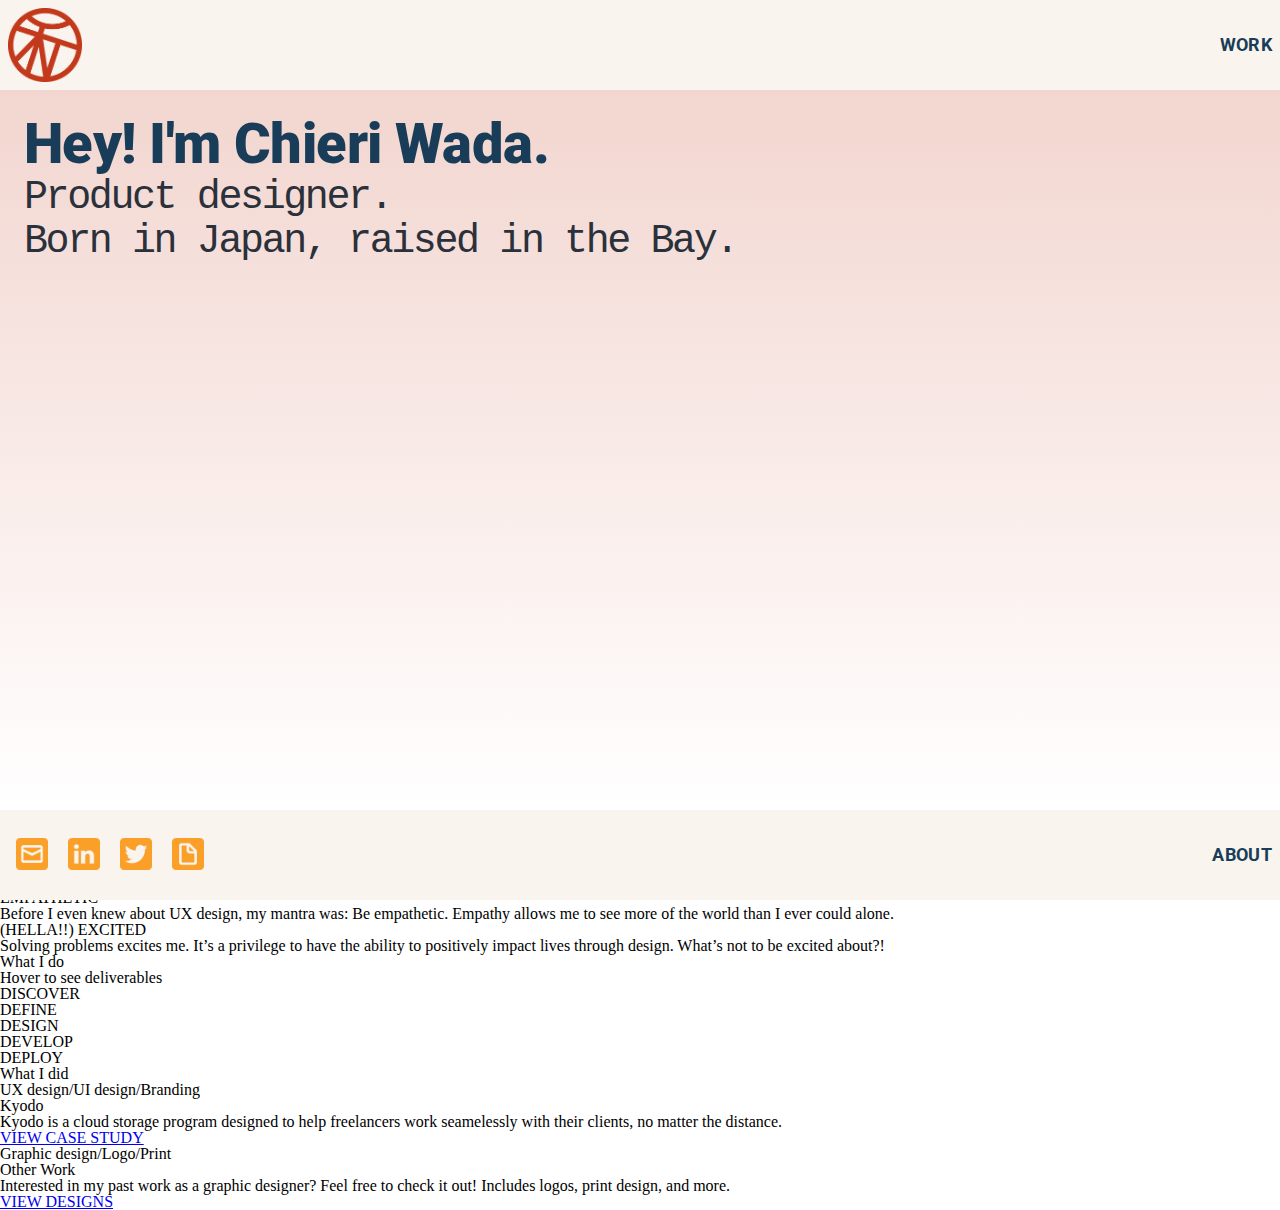
==== commit ce2f4aeb: "Add more CSS style" ====
--- a/index.html
+++ b/index.html
@@ -23,7 +23,7 @@
           <a href="index.html"><img src="images/logo_icon.png" alt="Chieri Wada's personal logo"></a>
         </div>
 
-        <div>
+        <div id="link_work">
           <a class="nav_link" href="">WORK</a>
         </div>
       </nav>
@@ -33,9 +33,9 @@
 
       <!-- Hero -->
         <section class="hero">
-            <img src="images/hero.jpg" alt="Hero image of Chieri Wada">
-            <p><h1>Hey! I'm Chieri Wada.</h1></p>
-            <p><h2>Product designer.<br> Born in Japan, raised in the Bay.</h2></p>
+            <!--<img src="images/hero.jpg" alt="Hero image of Chieri Wada">-->
+            <p><h1 class="hero__text">Hey! I'm Chieri Wada.</h1></p>
+            <p><h2 class="hero__subtext">Product designer.<br> Born in Japan, raised in the Bay.</h2></p>
         </section>
 
       <!-- Who I am -->
--- a/styles/style.css
+++ b/styles/style.css
@@ -39,16 +39,21 @@
   --font-size-6: 2.5rem;
   --font-size-7: 3.5rem;
   --letter-spacing-main: 0.2em;
-  --letter-spacing-link: 2px;
-  --letter-spacing-title: 0.1em;
-  --letter-spacing-title-mono: -0.2em;
+  --letter-spacing-link: 0.02em;
+  --letter-spacing-title: -0.01em;
+  --letter-spacing-title-mono: -0.06em;
   --lh-body-long: 1.6em;
   --lh-body-short: 1.4em;
   --lh-body-title: 1.1em;
   --mini-unit: calc(var(--base-font-size) / 2);
   --spacing-1: calc(var(--mini-unit) * 1); /** 8px **/
   --spacing-2: calc(var(--mini-unit) * 2); /** 16px **/
-  --spacing-3: calc(var(--mini-unit) * 5); /** 40px **/
+  --spacing-3: calc(var(--mini-unit) * 3); /** 24px **/
+  --spacing-4: calc(var(--mini-unit) * 4); /** 32px **/
+  --spacing-5: calc(var(--mini-unit) * 5); /** 40px **/
+  --spacing-10: calc(var(--mini-unit) * 10); /** 80px **/
+  --spacing-15: calc(var(--mini-unit) * 15); /** 120px **/
+  --spacing-20: calc(var(--mini-unit) * 20); /** 160px **/
   --primary-font: 'Roboto', sans-serif;
   --secondary-font: 'Roboto Mono', monospace;
 }
@@ -64,27 +69,22 @@
 /** Top nav **/
 
 .navbar_top {
-  align-content: flex-start;
-  align-items: center;
+  align-items: stretch;
   background-color: var(--color-gyozabeige-10);
   display: flex;
-  flex-direction: row;
   height: 10vh;
   justify-content: space-between;
   padding: var(--spacing-1);
   position: fixed;
   top: 0;
-  width: 100%;
+  width: 100vw;
   z-index: 99;
 }
 
-.site_logo {
-  align-self: stretch;
+.site_logo img {
+  height: 100%;
+  max-width: 100%;
 }
-
-/**.site_logo img {
-  height: 4rem;
-}**/
 
 .nav_link {
   color: var(--color-shiboriblue-30);
@@ -100,24 +100,56 @@
   color: var(--color-ichigored-40);
 }
 
+#link_work {
+  align-self: center;
+}
+
 /** Hero section **/
 
 .hero {
+  background:
+    linear-gradient(
+      rgba(237, 196, 187, 0.7),
+      rgba(0, 0, 0, 0)
+      ),
+    url(/images/hero.jpg);
+  background-position: center;
+  background-repeat: no-repeat;
+  background-size: fill;
+  height: 80vh;
+  padding: var(--spacing-3);
   position: relative;
+  margin-top: 10vh;
 }
 
 .hero img {
-  max-height: 100vh;
+  max-height: 80vh;
+}
+
+.hero__text {
+  color: var(--color-shiboriblue-30);
+  font-family: var(--primary-font);
+  font-size: var(--font-size-7);
+  font-weight: var(--font-weight-black);
+  letter-spacing: var(--letter-spacing-title);
+  line-height: var(--lh-body-title);
+}
+
+.hero__subtext {
+  color: var(--color-sumiblack-50);
+  font-family: var(--secondary-font);
+  font-size: var(--font-size-6);
+  /* font-weight: var(--font-weight-black); */
+  letter-spacing: var(--letter-spacing-title-mono);
+  line-height: var(--lh-body-title);
 }
 
 /** Bottom nav **/
 
 .navbar_bot {
-  align-content: flex-start;
   align-items: center;
   background-color: var(--color-gyozabeige-10);
   display: flex;
-  flex-direction: row;
   height: 10vh;
   justify-content: space-between;
   padding: var(--spacing-1);
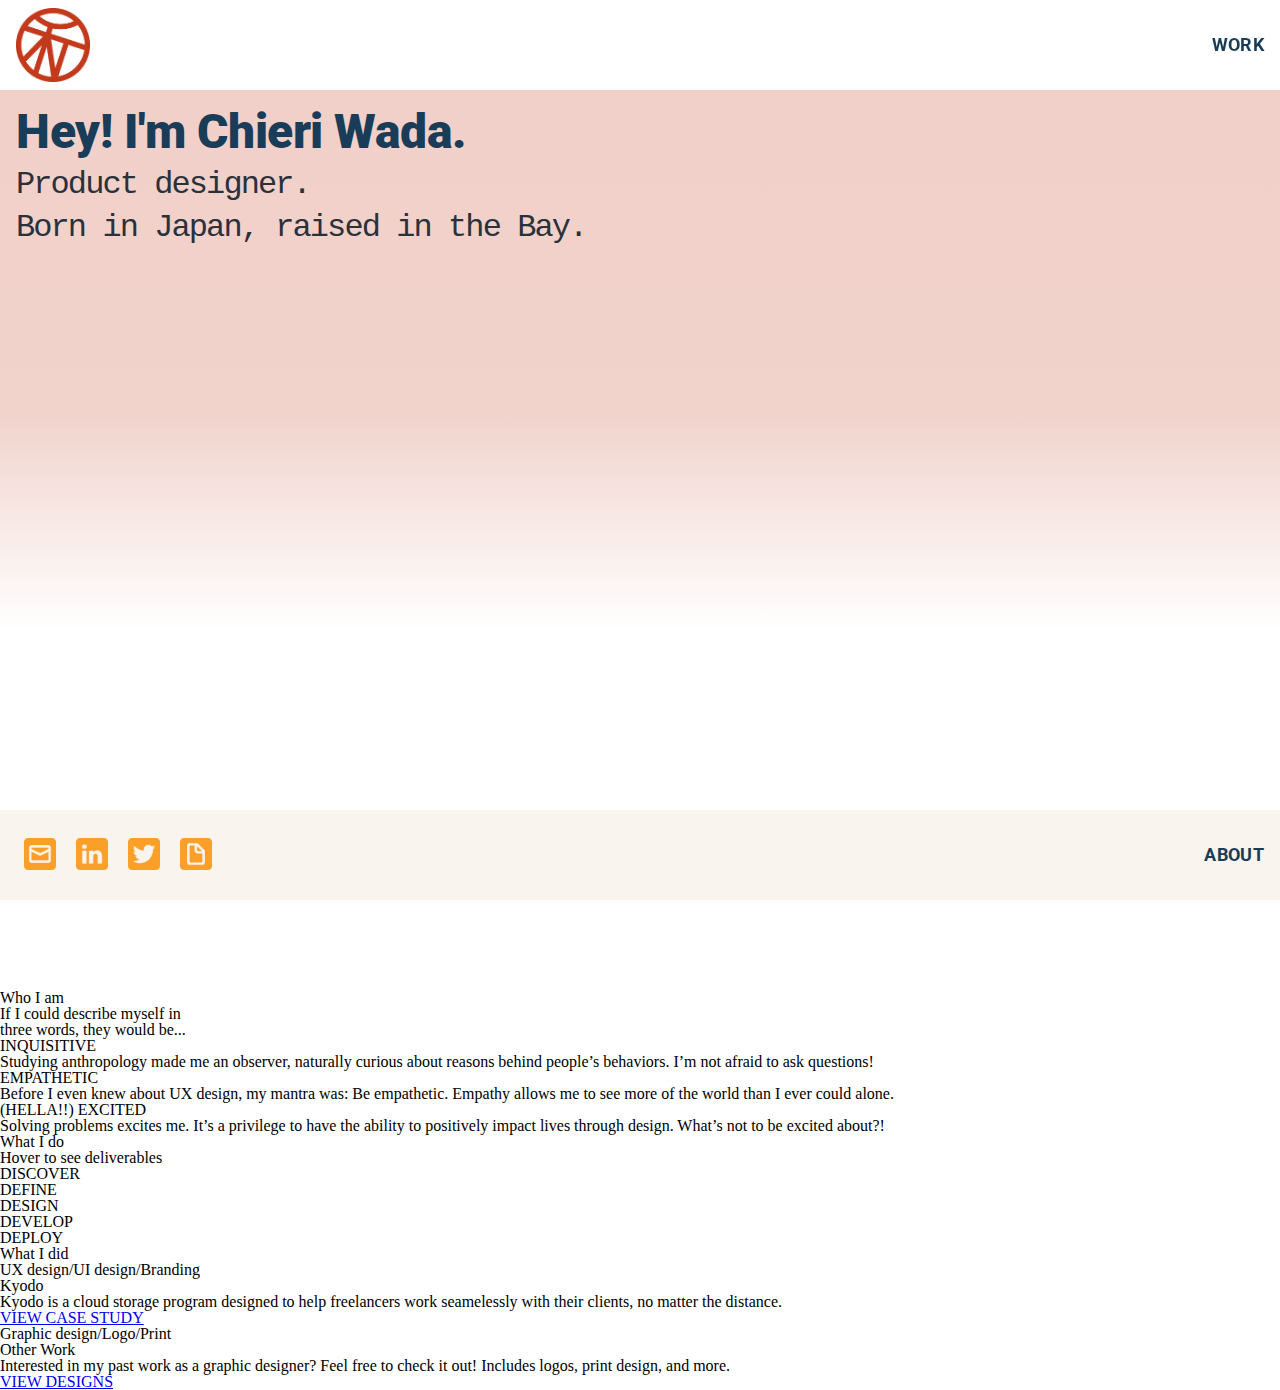
==== commit d3915dde: "Fix broken code in HTML and update CSS" ====
--- a/index.html
+++ b/index.html
@@ -34,29 +34,32 @@
       <!-- Hero -->
         <section class="hero">
             <!--<img src="images/hero.jpg" alt="Hero image of Chieri Wada">-->
-            <p><h1 class="hero__text">Hey! I'm Chieri Wada.</h1></p>
-            <p><h2 class="hero__subtext">Product designer.<br> Born in Japan, raised in the Bay.</h2></p>
+            <h1 class="hero__text">Hey! I'm Chieri Wada.</h1>
+            <h2 class="hero__subtext">Product designer.</h2>
+            <h2 class="hero__subtext">Born in Japan, raised in the Bay.</h2>
         </section>
+
+        <div class="space"></div>
 
       <!-- Who I am -->
         <section>
-          <p><h1>Who I am</h1></p>
-          <p><h2>If I could describe myself in<br><span id="whoiam__threewords">three words,</span> they would be...</h2></p>
+          <h1>Who I am</h1>
+          <h2>If I could describe myself in<br><span id="whoiam__threewords">three words,</span> they would be...</h2>
 
           <article>
             <div>
-              <p><h2>INQUISITIVE</h2></p>
-              <p>Studying anthropology made me an observer, naturally curious about reasons behind people’s behaviors. I’m not afraid to ask questions!</p>
+              <h2>INQUISITIVE</h2>
+              Studying anthropology made me an observer, naturally curious about reasons behind people’s behaviors. I’m not afraid to ask questions!
             </div>
 
             <div>
-              <p><h2>EMPATHETIC</h2></p>
-              <p>Before I even knew about UX design, my mantra was: Be empathetic. Empathy allows me to see more of the world than I ever could alone.</p>
+              <h2>EMPATHETIC</h2>
+              Before I even knew about UX design, my mantra was: Be empathetic. Empathy allows me to see more of the world than I ever could alone.
             </div>
 
             <div>
-              <p><h2>(HELLA!!) EXCITED</h2></p>
-              <p>Solving problems excites me. It’s a privilege to have the ability to positively impact lives through design. What’s not to be excited about?!</p>
+              <h2>(HELLA!!) EXCITED</h2>
+              Solving problems excites me. It’s a privilege to have the ability to positively impact lives through design. What’s not to be excited about?!
             </div>
 
           </article>
@@ -64,8 +67,8 @@
 
         <!-- What I do -->
         <section>
-          <p><h1>What I do</h1></p>
-          <p><h2>Hover to see deliverables</h2></p>
+          <h1>What I do</h1>
+          <h2>Hover to see deliverables</h2>
 
           <article>
             <div>
@@ -93,21 +96,21 @@
 
         <!-- What I did -->
         <section>
-          <p><h1>What I did</h1></p>
+          <h1>What I did</h1>
 
           <article>
             <div>
-              <p><h5>UX design/UI design/Branding</h5></p>
-              <p><h3>Kyodo</h3></p>
+              <h5>UX design/UI design/Branding</h5>
+              <h3>Kyodo</h3>
               <p>Kyodo is a cloud storage program designed to help freelancers work seamelessly with their clients, no matter the distance.</p>
-              <p><a href="kyodo.html">VIEW CASE STUDY</a></p>
+              <a href="kyodo.html">VIEW CASE STUDY</a>
             </div>
 
             <div>
-              <p><h5>Graphic design/Logo/Print</h5></p>
-              <p><h3>Other Work</h3></p>
+              <h5>Graphic design/Logo/Print</h5>
+              <h3>Other Work</h3>
               <p>Interested in my past work as a graphic designer? Feel free to check it out! Includes logos, print design, and more.</p>
-              <p><a href="otherwork.html">VIEW DESIGNS</a></p>
+              <a href="otherwork.html">VIEW DESIGNS</a>
             </div>
 
           </article>
--- a/styles/style.css
+++ b/styles/style.css
@@ -36,8 +36,8 @@
   --font-size-3: 1.125rem;
   --font-size-4: 1.25rem;
   --font-size-5: 1.5rem;
-  --font-size-6: 2.5rem;
-  --font-size-7: 3.5rem;
+  --font-size-6: 2rem;
+  --font-size-7: 3rem;
   --letter-spacing-main: 0.2em;
   --letter-spacing-link: 0.02em;
   --letter-spacing-title: -0.01em;
@@ -66,15 +66,18 @@
   width: 100%;
 }
 
+.space {
+  height: 20vh;
+}
+
 /** Top nav **/
 
 .navbar_top {
   align-items: stretch;
-  background-color: var(--color-gyozabeige-10);
   display: flex;
   height: 10vh;
   justify-content: space-between;
-  padding: var(--spacing-1);
+  padding: var(--spacing-1) var(--spacing-2);
   position: fixed;
   top: 0;
   width: 100vw;
@@ -109,15 +112,17 @@
 .hero {
   background:
     linear-gradient(
-      rgba(237, 196, 187, 0.7),
-      rgba(0, 0, 0, 0)
+      rgba(237, 196, 187, 0.8),
+      rgba(237, 196, 187, 0.75) 45%,
+      transparent 75%
       ),
     url(/images/hero.jpg);
   background-position: center;
   background-repeat: no-repeat;
-  background-size: fill;
+  background-size: cover;
+  display: block;
   height: 80vh;
-  padding: var(--spacing-3);
+  padding: var(--spacing-2);
   position: relative;
   margin-top: 10vh;
 }
@@ -133,15 +138,17 @@
   font-weight: var(--font-weight-black);
   letter-spacing: var(--letter-spacing-title);
   line-height: var(--lh-body-title);
+  padding-bottom: var(--spacing-1);
 }
 
 .hero__subtext {
   color: var(--color-sumiblack-50);
+  display: block;
   font-family: var(--secondary-font);
   font-size: var(--font-size-6);
-  /* font-weight: var(--font-weight-black); */
   letter-spacing: var(--letter-spacing-title-mono);
   line-height: var(--lh-body-title);
+  padding-bottom: var(--spacing-1);
 }
 
 /** Bottom nav **/
@@ -152,7 +159,7 @@
   display: flex;
   height: 10vh;
   justify-content: space-between;
-  padding: var(--spacing-1);
+  padding: var(--spacing-1) var(--spacing-2);
   position: fixed;
   bottom: 0;
   width: 100%;
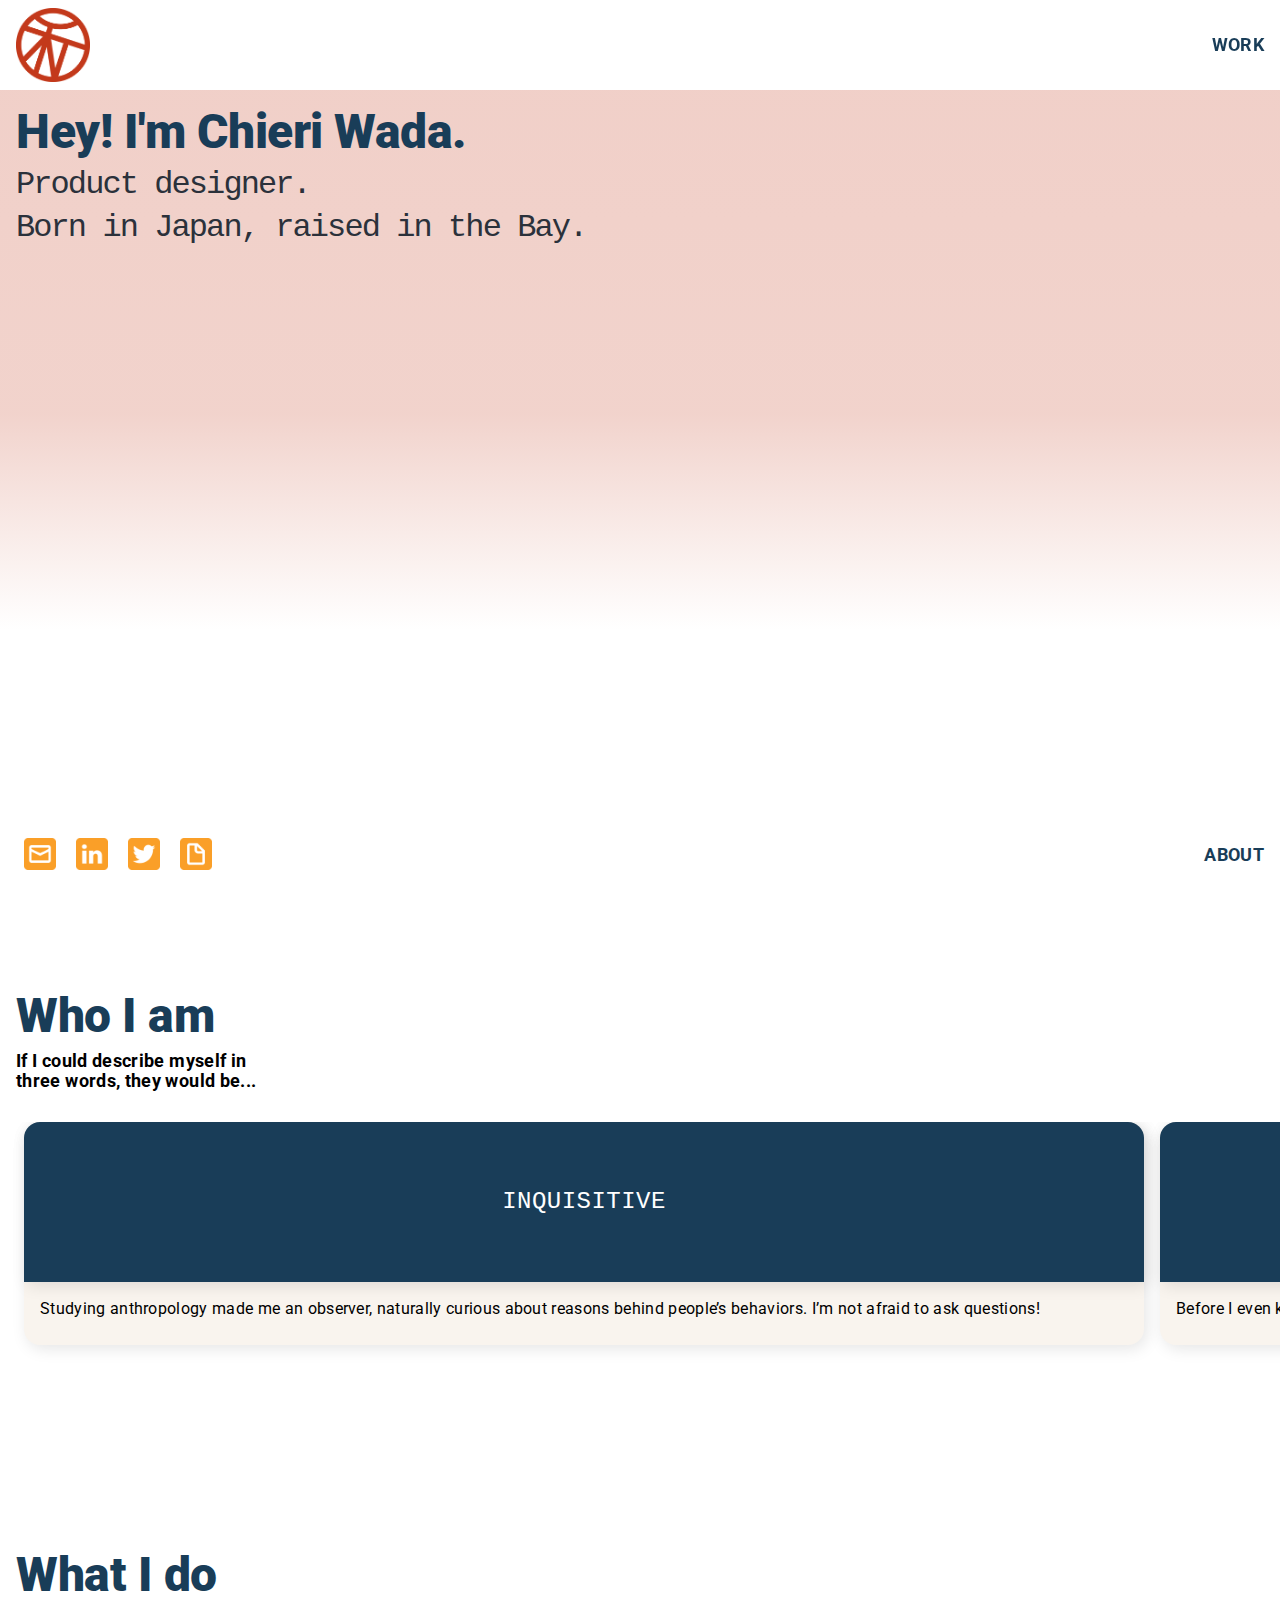
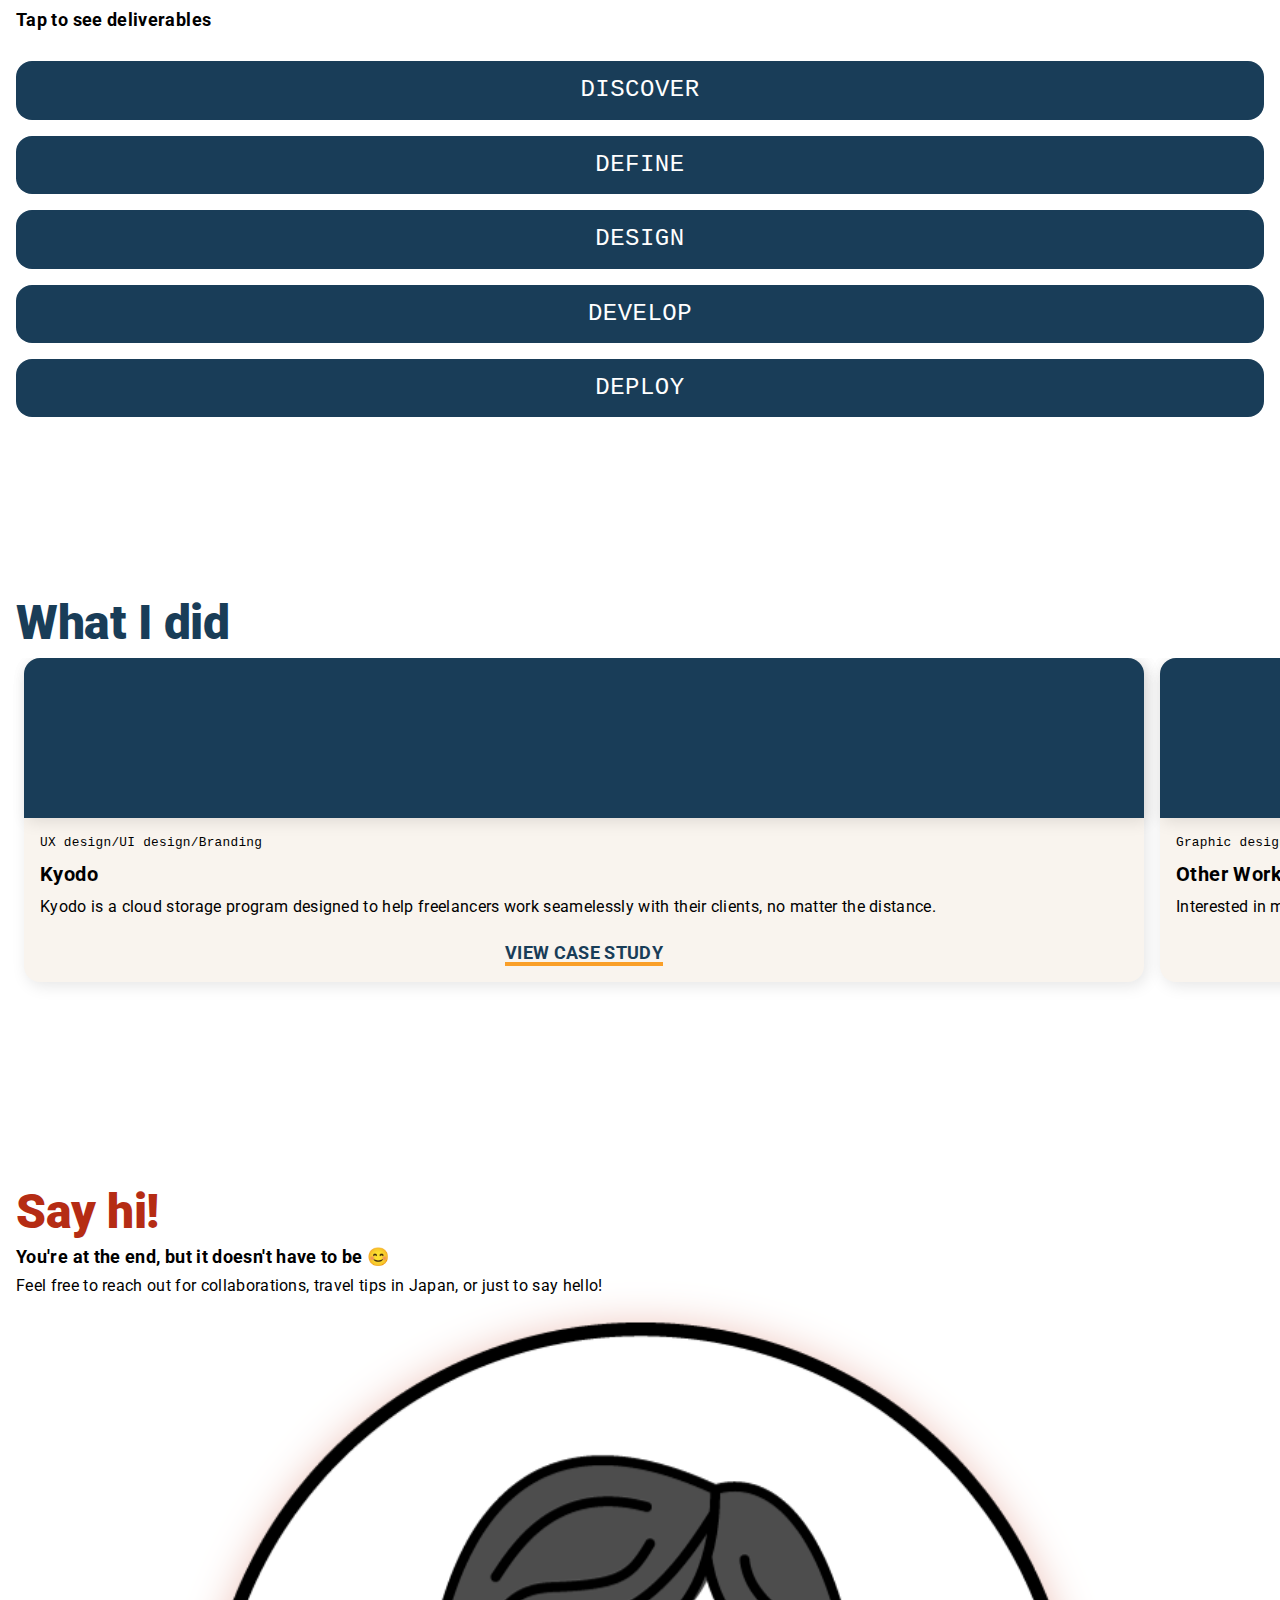
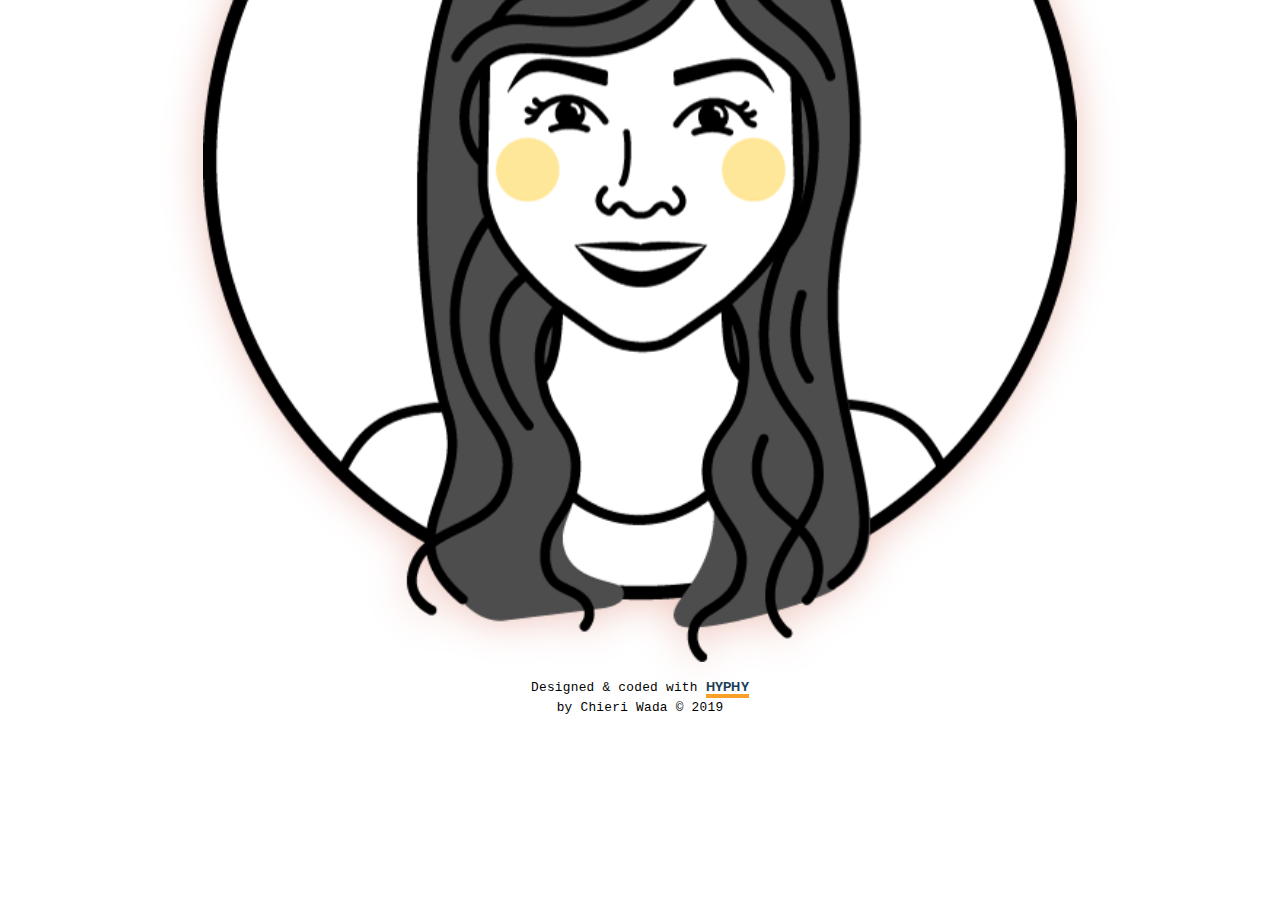
==== commit 63770ab4: "Add avatar img and more CSS for homepage" ====
--- a/index.html
+++ b/index.html
@@ -33,7 +33,6 @@
 
       <!-- Hero -->
         <section class="hero">
-            <!--<img src="images/hero.jpg" alt="Hero image of Chieri Wada">-->
             <h1 class="hero__text">Hey! I'm Chieri Wada.</h1>
             <h2 class="hero__subtext">Product designer.</h2>
             <h2 class="hero__subtext">Born in Japan, raised in the Bay.</h2>
@@ -41,82 +40,131 @@
 
         <div class="space"></div>
 
+
+
       <!-- Who I am -->
-        <section>
-          <h1>Who I am</h1>
-          <h2>If I could describe myself in<br><span id="whoiam__threewords">three words,</span> they would be...</h2>
+        <section class="section">
+          <h1 class="section__title">Who I am</h1>
+          <h2 class="section__subtext">If I could describe myself in<br><span id="whoiam__threewords">three words,</span> they would be...</h2>
 
-          <article>
-            <div>
-              <h2>INQUISITIVE</h2>
-              Studying anthropology made me an observer, naturally curious about reasons behind people’s behaviors. I’m not afraid to ask questions!
+          <article class="container__scroll full" style="--total: 3">
+            <div class="card">
+              <div class="card__header">
+                <h2 class="card__subtext">INQUISITIVE</h2>
+              </div>
+              <div class="card__content">
+                <p class="card__text">Studying anthropology made me an observer, naturally curious about reasons behind people’s behaviors. I’m not afraid to ask questions!</p>
+              </div>
             </div>
 
-            <div>
-              <h2>EMPATHETIC</h2>
-              Before I even knew about UX design, my mantra was: Be empathetic. Empathy allows me to see more of the world than I ever could alone.
+            <div class="card">
+              <div class="card__header">
+                <h2 class="card__subtext">EMPATHETIC</h2>
+              </div>
+              <div class="card__content">
+                <p class="card__text">Before I even knew about UX design, my mantra was: Be empathetic. Empathy allows me to see more of the world than I ever could alone.</p>
+              </div>
             </div>
 
-            <div>
-              <h2>(HELLA!!) EXCITED</h2>
-              Solving problems excites me. It’s a privilege to have the ability to positively impact lives through design. What’s not to be excited about?!
+            <div class="card">
+              <div class="card__header">
+                <h2 class="card__subtext">(HELLA!!)<br>EXCITED</h2>
+              </div>
+              <div class="card__content">
+                <p class="card__text">Solving problems excites me. It’s a privilege to have the ability to positively impact lives through design. What’s not to be excited about?!</p>
+              </div>
+            </div>
+
+
+          </article>
+        </section>
+
+        <div class="space"></div>
+
+
+
+        <!-- What I do -->
+        <section class="section">
+          <h1 class="section__title">What I do</h1>
+          <h2 class="section__subtext">Tap to see deliverables</h2>
+
+          <article class="container__deliverables">
+            <div class="deliverables">
+              <h2 class="card__subtext">DISCOVER</h2>
+            </div>
+
+            <div class="deliverables">
+              <h2 class="card__subtext">DEFINE</h2>
+            </div>
+
+            <div class="deliverables">
+              <h2 class="card__subtext">DESIGN</h2>
+            </div>
+
+            <div class="deliverables">
+              <h2 class="card__subtext">DEVELOP</h2>
+            </div>
+
+            <div class="deliverables">
+              <h2 class="card__subtext">DEPLOY</h2>
             </div>
 
           </article>
         </section>
 
-        <!-- What I do -->
-        <section>
-          <h1>What I do</h1>
-          <h2>Hover to see deliverables</h2>
+        <div class="space"></div>
 
-          <article>
-            <div>
-              <h2>DISCOVER</h2>
+
+
+        <!-- What I did -->
+        <section class="section">
+          <h1 class="section__title">What I did</h1>
+
+          <article class="container__scroll full" style="--total: 2">
+            <div class="card">
+              <div class="card__header">
+              </div>
+              <div class="card__content">
+                <h5 class="card__caption">UX design/UI design/Branding</h5>
+                <h3 class="card__casestudy">Kyodo</h3>
+                <p class="card__text">Kyodo is a cloud storage program designed to help freelancers work seamelessly with their clients, no matter the distance.</p>
+                <a class="link__casestudy" href="kyodo.html">VIEW CASE STUDY</a>
+              </div>
             </div>
 
-            <div>
-              <h2>DEFINE</h2>
-            </div>
-
-            <div>
-              <h2>DESIGN</h2>
-            </div>
-
-            <div>
-              <h2>DEVELOP</h2>
-            </div>
-
-            <div>
-              <h2>DEPLOY</h2>
+            <div class="card">
+              <div class="card__header">
+              </div>
+              <div class="card__content">
+                <h5 class="card__caption">Graphic design/Logo/Print</h5>
+                <h3 class="card__casestudy">Other Work</h3>
+                <p class="card__text">Interested in my past work as a graphic designer? Feel free to check it out! Includes logos, print design, and more.</p>
+                <a class="link__casestudy" href="otherwork.html">VIEW DESIGNS</a>
+              </div>
             </div>
 
           </article>
         </section>
 
-        <!-- What I did -->
-        <section>
-          <h1>What I did</h1>
+        <div class="space"></div>
 
-          <article>
-            <div>
-              <h5>UX design/UI design/Branding</h5>
-              <h3>Kyodo</h3>
-              <p>Kyodo is a cloud storage program designed to help freelancers work seamelessly with their clients, no matter the distance.</p>
-              <a href="kyodo.html">VIEW CASE STUDY</a>
-            </div>
 
-            <div>
-              <h5>Graphic design/Logo/Print</h5>
-              <h3>Other Work</h3>
-              <p>Interested in my past work as a graphic designer? Feel free to check it out! Includes logos, print design, and more.</p>
-              <a href="otherwork.html">VIEW DESIGNS</a>
-            </div>
 
-          </article>
+        <!-- Say hi! -->
+        <section class="section">
+          <h1 class="section__title" style="color: var(--color-ichigored-40)">Say hi!</h1>
+          <h2 class="section__subtext" style="padding-bottom: var(--spacing-1)">You're at the end, but it doesn't have to be 😊</h2>
+          <p class="card__text">Feel free to reach out for collaborations, travel tips in Japan, or just to say hello!</p>
+          <img class="portrait" src="images/AVATAR_CHIERI_blackwhite.png">
+          <p class="credits">Designed & coded with <a class="link__credits" href="https://www.complex.com/music/2016/06/hyphy-oral-history">HYPHY</a><br>by Chieri Wada © 2019</p>
         </section>
 
+        <div class="space"></div>
+
+
       </main>
+
+
 
     <!-- Bottom nav -->
       <div class="navbar_bot">
--- a/styles/style.css
+++ b/styles/style.css
@@ -31,20 +31,21 @@
   --color-tamagoyellow-40: #F98D1E;
   --font-weight-black: 900;
   --font-weight-bold: 700;
-  --font-size-1: 0.875rem;
+  --font-size-1: 0.8rem;
   --font-size-2: 1rem;
   --font-size-3: 1.125rem;
   --font-size-4: 1.25rem;
   --font-size-5: 1.5rem;
   --font-size-6: 2rem;
   --font-size-7: 3rem;
-  --letter-spacing-main: 0.2em;
+  --letter-spacing-main: 0.02em;
   --letter-spacing-link: 0.02em;
   --letter-spacing-title: -0.01em;
   --letter-spacing-title-mono: -0.06em;
   --lh-body-long: 1.6em;
   --lh-body-short: 1.4em;
   --lh-body-title: 1.1em;
+  --shadow-card: 3px 4px 1rem rgba(0,0,0,0.1);
   --mini-unit: calc(var(--base-font-size) / 2);
   --spacing-1: calc(var(--mini-unit) * 1); /** 8px **/
   --spacing-2: calc(var(--mini-unit) * 2); /** 16px **/
@@ -151,11 +152,182 @@
   padding-bottom: var(--spacing-1);
 }
 
+/** Sections Headers and Texts **/
+
+.section {
+  display: grid;
+  grid-template-columns: var(--spacing-2) 1fr var(--spacing-2);
+}
+
+.section > * {
+  grid-column: 2 / -2;
+}
+
+.section > .full {
+  grid-column: 1 / -1;
+}
+
+.section__title {
+  color: var(--color-shiboriblue-30);
+  font-family: var(--primary-font);
+  font-size: var(--font-size-7);
+  font-weight: var(--font-weight-black);
+  letter-spacing: var(--letter-spacing-title);
+  line-height: var(--lh-body-title);
+  padding-bottom: var(--spacing-1);
+}
+
+.section__subtext {
+  color: var(--color-sumiblack-60);
+  font-family: var(--primary-font);
+  font-size: var(--font-size-3);
+  font-weight: var(--font-weight-bold);
+  letter-spacing: var(--letter-spacing-main);
+  line-height: var(--lh-body-title);
+  padding-bottom: var(--spacing-4);
+}
+
+/** Cards styling **/
+
+.container__scroll {
+  display: grid;
+  grid-gap: var(--spacing-2);
+  grid-template-columns:
+    var(--spacing-1)
+    repeat(var(--total), calc(90% - var(--spacing-4)))
+    var(--spacing-1);
+  overflow-y: hidden;
+  padding-bottom: var(--spacing-3);
+  width: 100vw;
+}
+
+.container__scroll::before, .container__scroll::after {
+  content: '';
+}
+
+.card {
+  background: var(--color-gyozabeige-10);
+  border-radius: var(--spacing-2);
+  box-shadow: var(--shadow-card);
+}
+
+.card__header {
+  align-items: center;
+  background: var(--color-shiboriblue-30);
+  border-radius: var(--spacing-2) var(--spacing-2) 0 0;
+  box-shadow: var(--shadow-card);
+  display: grid;
+  height: calc(var(--spacing-1) * 20);
+  justify-items: center;
+}
+
+.card__subtext {
+  color: var(--color-shiowhite);
+  font-family: var(--secondary-font);
+  font-size: var(--font-size-5);
+  letter-spacing: var(--letter-spacing-main);
+  line-height: var(--lh-body-title);
+  text-align: center;
+}
+
+.card__content {
+  display: grid;
+  padding: var(--spacing-2);
+}
+
+.card__text {
+  color: var(--color-sumiblack-60);
+  font-family: var(--primary-font);
+  font-size: var(--font-size-2);
+  letter-spacing: var(--letter-spacing-main);
+  line-height: var(--lh-body-short);
+  padding-bottom: var(--spacing-1);
+}
+
+.card__caption {
+  color: var(--color-sumiblack-60);
+  font-family: var(--secondary-font);
+  font-size: var(--font-size-1);
+  letter-spacing: var(--letter-spacing-main);
+  line-height: var(--lh-body-short);
+  padding-bottom: var(--spacing-1);
+}
+
+.container__deliverables {
+  align-items: center;
+  display: grid;
+  grid-gap: var(--spacing-2);
+  grid-template-columns: 1fr;
+}
+
+.deliverables {
+  align-items: center;
+  background: var(--color-shiboriblue-30);
+  border-radius: var(--spacing-2);
+  display: grid;
+  justify-items: center;
+  padding: var(--spacing-2) 0;
+}
+
+.card__casestudy {
+  color: var(--color-sumiblack-60);
+  font-family: var(--primary-font);
+  font-size: var(--font-size-4);
+  font-weight: var(--font-weight-bold);
+  letter-spacing: var(--letter-spacing-main);
+  line-height: var(--lh-body-short);
+  padding-bottom: var(--spacing-1);
+}
+
+.link__casestudy {
+  border-bottom: calc(var(--spacing-1) / 2) solid var(--color-tamagoyellow-30);
+  color: var(--color-shiboriblue-30);
+  font-family: var(--primary-font);
+  font-size: var(--font-size-3);
+  font-weight: var(--font-weight-bold);
+  justify-self: center;
+  letter-spacing: var(--letter-spacing-link);
+  line-height: var(--lh-body-title);
+  padding-top: var(--spacing-2);
+  text-decoration: none;
+}
+
+.portrait {
+  -webkit-filter: drop-shadow(0px 2px 20px var(--color-ichigored-10));
+  filter: drop-shadow(0px 2px 20px var(--color-ichigored-10));
+  justify-self: center;
+  padding: var(--spacing-2) 0;
+  width: 70%;
+}
+
+.credits {
+  color: var(--color-sumiblack-60);
+  font-family: var(--secondary-font);
+  font-size: var(--font-size-1);
+  letter-spacing: var(--letter-spacing-main);
+  line-height: var(--lh-body-long);
+  padding-bottom: var(--spacing-1);
+  text-align: center;
+}
+
+.link__credits {
+  border-bottom: calc(var(--spacing-1) / 2) solid var(--color-tamagoyellow-30);
+  color: var(--color-shiboriblue-30);
+  font-family: var(--primary-font);
+  font-size: var(--font-size-1);
+  font-weight: var(--font-weight-bold);
+  justify-self: center;
+  letter-spacing: var(--letter-spacing-link);
+  line-height: var(--lh-body-title);
+  padding-top: var(--spacing-2);
+  text-decoration: none;
+}
+
 /** Bottom nav **/
 
 .navbar_bot {
   align-items: center;
-  background-color: var(--color-gyozabeige-10);
+  background-color: var(--color-shiowhite);
   display: flex;
   height: 10vh;
   justify-content: space-between;
